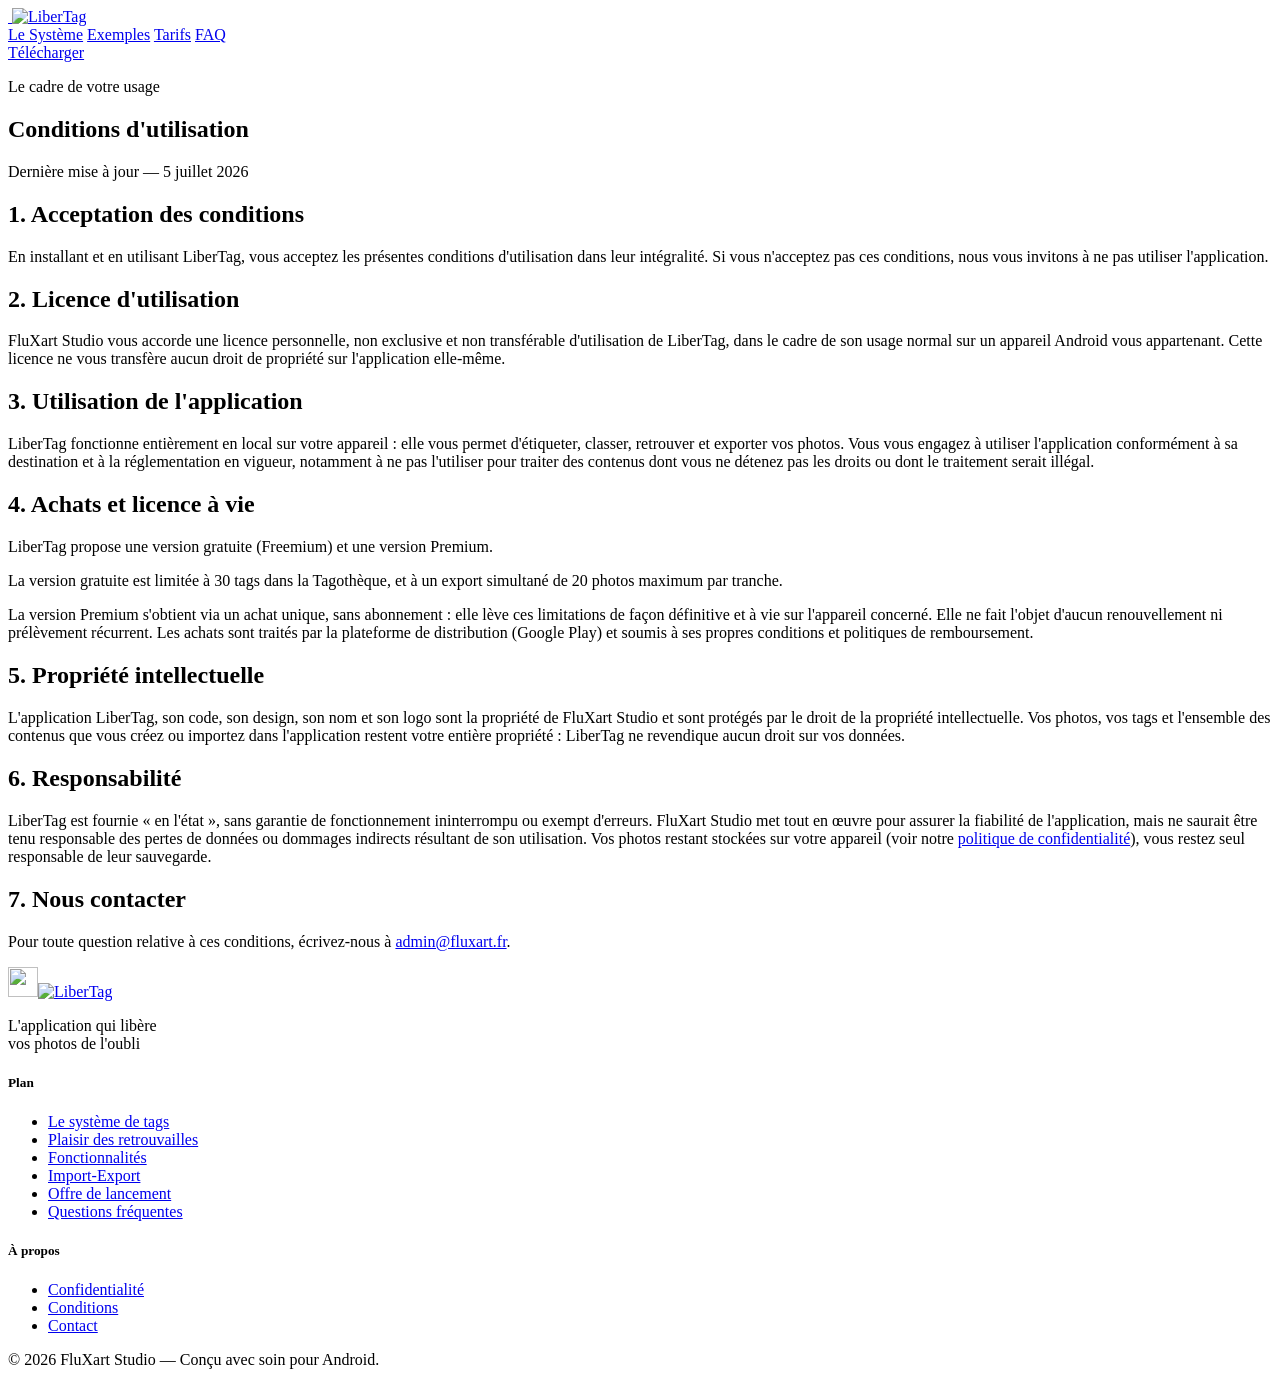
==== Conditions.html @ ac6215eb "Remplit les conditions d'utilisation et aligne le footer Complète les 6 sections (acceptation, licen" ====
<!doctype html>
<html lang="fr">
<head>
<meta charset="utf-8" />
<meta name="viewport" content="width=device-width, initial-scale=1" />
<title>LiberTag — Conditions d'utilisation</title>
<meta name="description" content="Conditions d'utilisation de LiberTag." />
<link rel="preconnect" href="https://fonts.googleapis.com" />
<link rel="preconnect" href="https://fonts.gstatic.com" crossorigin />
<link href="https://fonts.googleapis.com/css2?family=Comfortaa:wght@400;500;600;700&family=Quicksand:wght@400;500;600;700&family=Spectral:ital,wght@0,400;0,500;0,600;1,400;1,500&display=swap" rel="stylesheet" />
<link rel="stylesheet" href="site.css" />
</head>
<body>

<!-- ============================ NAV ============================ -->
<header class="nav scrolled" id="nav">
  <div class="wrap">
    <a href="index.html" class="logo-lockup" aria-label="LiberTag">
      <img class="mark" src="assets/app-icon.png" alt="" />
      <img class="wordmark-img" src="assets/wordmark-light.png" alt="LiberTag" />
    </a>
    <nav class="nav-links">
      <a href="index.html#tags">Le Système</a>
      <a href="index.html#features">Exemples</a>
      <a href="index.html#pricing">Tarifs</a>
      <a href="index.html#faq">FAQ</a>
    </nav>
    <div class="nav-actions">
      <a href="index.html#download" class="btn btn-gold nav-cta">Télécharger</a>
    </div>
  </div>
</header>

<main>
<section class="legal">
  <div class="wrap">
    <p class="eyebrow">Le cadre de votre usage</p>
    <h1>Conditions d'utilisation</h1>
    <p class="updated">Dernière mise à jour — 5 juillet 2026</p>

    <div class="legal-body">
      <h2>1. Acceptation des conditions</h2>
      <p>En installant et en utilisant LiberTag, vous acceptez les présentes conditions d'utilisation dans leur intégralité. Si vous n'acceptez pas ces conditions, nous vous invitons à ne pas utiliser l'application.</p>

      <h2>2. Licence d'utilisation</h2>
      <p>FluXart Studio vous accorde une licence personnelle, non exclusive et non transférable d'utilisation de LiberTag, dans le cadre de son usage normal sur un appareil Android vous appartenant. Cette licence ne vous transfère aucun droit de propriété sur l'application elle-même.</p>

      <h2>3. Utilisation de l'application</h2>
      <p>LiberTag fonctionne entièrement en local sur votre appareil : elle vous permet d'étiqueter, classer, retrouver et exporter vos photos. Vous vous engagez à utiliser l'application conformément à sa destination et à la réglementation en vigueur, notamment à ne pas l'utiliser pour traiter des contenus dont vous ne détenez pas les droits ou dont le traitement serait illégal.</p>

      <h2>4. Achats et licence à vie</h2>
      <p>LiberTag propose une version gratuite (Freemium) et une version Premium.</p>
      <p>La version gratuite est limitée à 30 tags dans la Tagothèque, et à un export simultané de 20 photos maximum par tranche.</p>
      <p>La version Premium s'obtient via un achat unique, sans abonnement : elle lève ces limitations de façon définitive et à vie sur l'appareil concerné. Elle ne fait l'objet d'aucun renouvellement ni prélèvement récurrent. Les achats sont traités par la plateforme de distribution (Google Play) et soumis à ses propres conditions et politiques de remboursement.</p>

      <h2>5. Propriété intellectuelle</h2>
      <p>L'application LiberTag, son code, son design, son nom et son logo sont la propriété de FluXart Studio et sont protégés par le droit de la propriété intellectuelle. Vos photos, vos tags et l'ensemble des contenus que vous créez ou importez dans l'application restent votre entière propriété : LiberTag ne revendique aucun droit sur vos données.</p>

      <h2>6. Responsabilité</h2>
      <p>LiberTag est fournie « en l'état », sans garantie de fonctionnement ininterrompu ou exempt d'erreurs. FluXart Studio met tout en œuvre pour assurer la fiabilité de l'application, mais ne saurait être tenu responsable des pertes de données ou dommages indirects résultant de son utilisation. Vos photos restant stockées sur votre appareil (voir notre <a href="Confidentialite.html">politique de confidentialité</a>), vous restez seul responsable de leur sauvegarde.</p>

      <h2>7. Nous contacter</h2>
      <p>Pour toute question relative à ces conditions, écrivez-nous à <a href="mailto:admin@fluxart.fr">admin@fluxart.fr</a>.</p>
    </div>
  </div>
</section>
</main>

<!-- ============================ FOOTER ============================ -->
<footer class="footer">
  <div class="wrap f-top">
    <div class="f-brand">
      <a href="index.html" class="logo-lockup"><img class="mark" style="width:30px;height:30px" src="assets/app-icon.png" alt="" /><img class="wordmark-img" src="assets/wordmark-light.png" alt="LiberTag" /></a>
      <p data-i18n-html="foot_tagline">L'application qui libère<br />vos photos de l'oubli</p>
    </div>
    <div class="f-col f-col-plan">
      <h5 data-i18n="foot_plan">Plan</h5>
      <ul class="f-plan-grid">
        <li><a href="index.html#tags" data-i18n="tagsys_eyebrow">Le système de tags</a></li>
        <li><a href="index.html#features" data-i18n="feat_eyebrow">Plaisir des retrouvailles</a></li>
        <li><a href="index.html#services" data-i18n="nav_features">Fonctionnalités</a></li>
        <li><a href="index.html#import-export" data-i18n="nav_import">Import-Export</a></li>
        <li><a href="index.html#pricing" data-i18n="price_eyebrow">Offre de lancement</a></li>
        <li><a href="index.html#faq" data-i18n="faq_eyebrow">Questions fréquentes</a></li>
      </ul>
    </div>
    <div class="f-col f-col-about">
      <h5 data-i18n="foot_company">À propos</h5>
      <ul>
        <li><a href="Confidentialite.html" data-i18n="foot_privacy">Confidentialité</a></li>
        <li><a href="Conditions.html" data-i18n="foot_terms">Conditions</a></li>
        <li><a href="mailto:admin@fluxart.fr" data-i18n="foot_contact">Contact</a></li>
      </ul>
    </div>
  </div>
  </div>
  <div class="wrap">
    <div class="f-bottom">
      <span data-i18n-html="foot_copy">© 2026 FluXart Studio — Conçu avec soin pour Android.</span>
    </div>
  </div>
</footer>

</body>
</html>
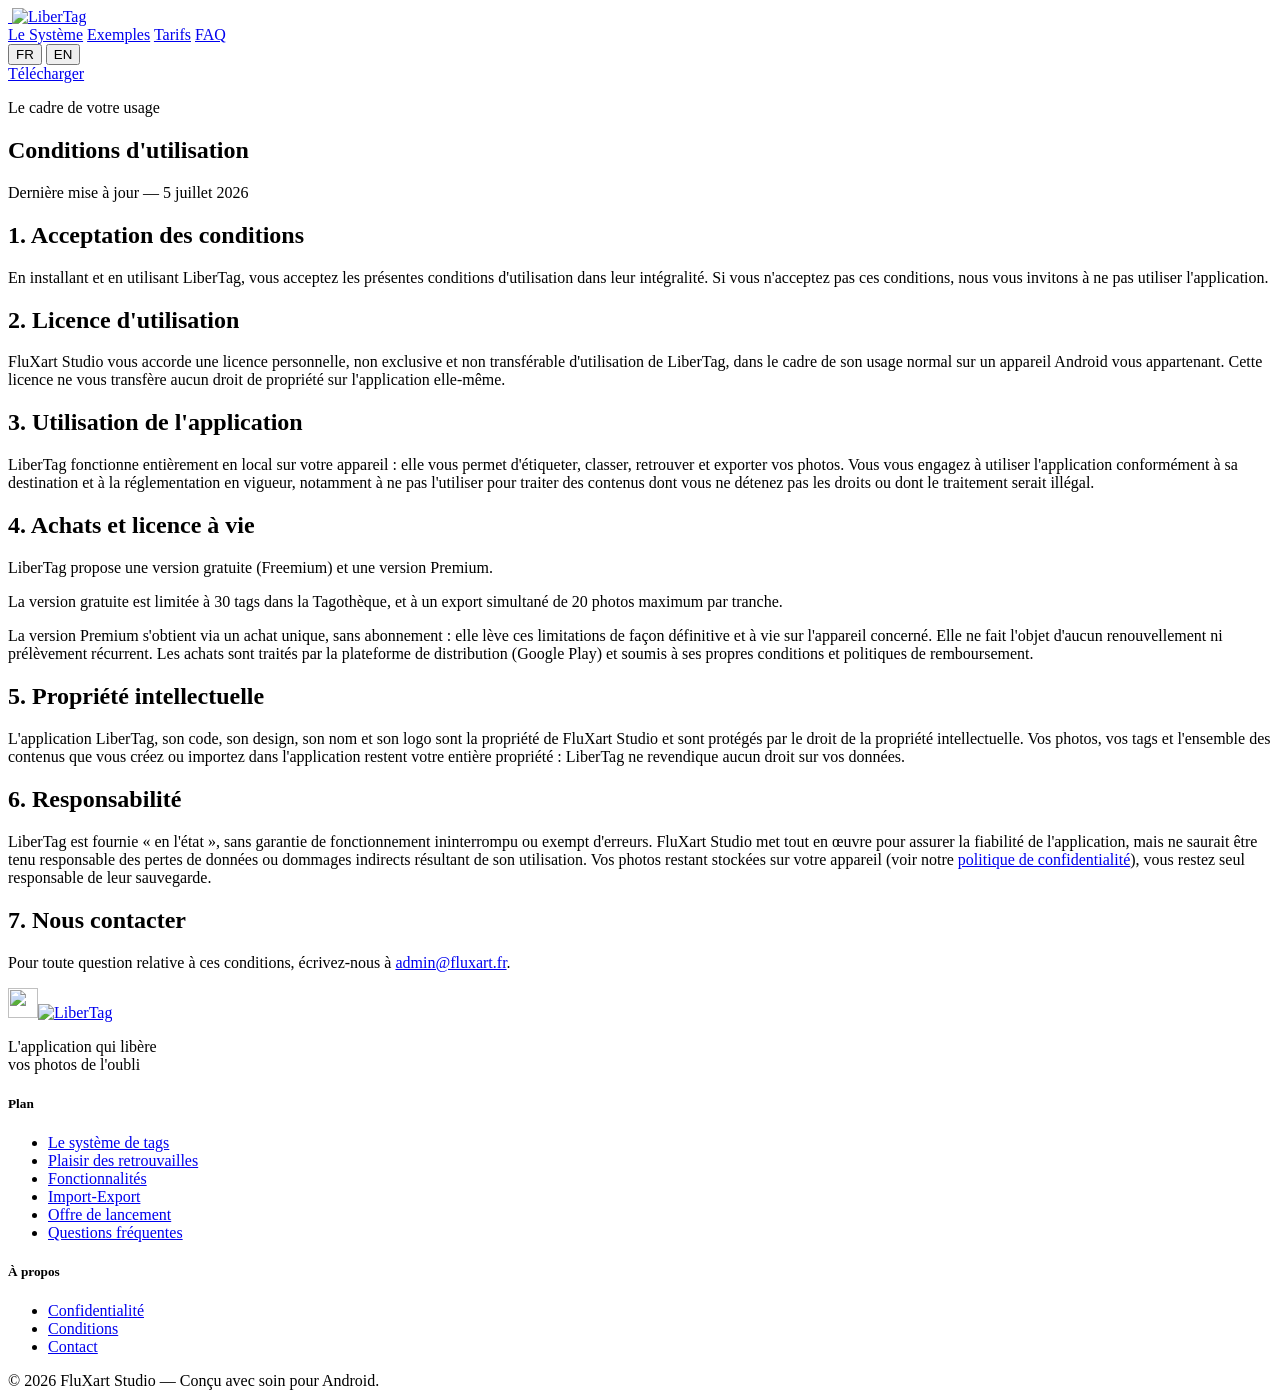
==== commit 2cec33b4: "Traduction EN : section albums classiques + pages Confidentialité et Conditions Co-Authored-By: Clau" ====
--- a/Conditions.html
+++ b/Conditions.html
@@ -3,7 +3,7 @@
 <head>
 <meta charset="utf-8" />
 <meta name="viewport" content="width=device-width, initial-scale=1" />
-<title>LiberTag — Conditions d'utilisation</title>
+<title data-i18n="terms_doc_title">LiberTag — Conditions d'utilisation</title>
 <meta name="description" content="Conditions d'utilisation de LiberTag." />
 <link rel="preconnect" href="https://fonts.googleapis.com" />
 <link rel="preconnect" href="https://fonts.gstatic.com" crossorigin />
@@ -20,13 +20,17 @@
       <img class="wordmark-img" src="assets/wordmark-light.png" alt="LiberTag" />
     </a>
     <nav class="nav-links">
-      <a href="index.html#tags">Le Système</a>
-      <a href="index.html#features">Exemples</a>
-      <a href="index.html#pricing">Tarifs</a>
-      <a href="index.html#faq">FAQ</a>
+      <a href="index.html#tags" data-i18n="nav_system">Le Système</a>
+      <a href="index.html#features" data-i18n="nav_example">Exemples</a>
+      <a href="index.html#pricing" data-i18n="nav_pricing">Tarifs</a>
+      <a href="index.html#faq" data-i18n="nav_faq">FAQ</a>
     </nav>
     <div class="nav-actions">
-      <a href="index.html#download" class="btn btn-gold nav-cta">Télécharger</a>
+      <div class="lang-toggle" role="group" aria-label="Langue">
+        <button data-lang="fr" class="on">FR</button>
+        <button data-lang="en">EN</button>
+      </div>
+      <a href="index.html#download" class="btn btn-gold nav-cta" data-i18n="nav_cta">Télécharger</a>
     </div>
   </div>
 </header>
@@ -34,33 +38,33 @@
 <main>
 <section class="legal">
   <div class="wrap">
-    <p class="eyebrow">Le cadre de votre usage</p>
-    <h1>Conditions d'utilisation</h1>
-    <p class="updated">Dernière mise à jour — 5 juillet 2026</p>
+    <p class="eyebrow" data-i18n="terms_eyebrow">Le cadre de votre usage</p>
+    <h1 data-i18n="terms_title">Conditions d'utilisation</h1>
+    <p class="updated" data-i18n="terms_updated">Dernière mise à jour — 5 juillet 2026</p>
 
     <div class="legal-body">
-      <h2>1. Acceptation des conditions</h2>
-      <p>En installant et en utilisant LiberTag, vous acceptez les présentes conditions d'utilisation dans leur intégralité. Si vous n'acceptez pas ces conditions, nous vous invitons à ne pas utiliser l'application.</p>
+      <h2 data-i18n="terms_h1">1. Acceptation des conditions</h2>
+      <p data-i18n-html="terms_p1">En installant et en utilisant LiberTag, vous acceptez les présentes conditions d'utilisation dans leur intégralité. Si vous n'acceptez pas ces conditions, nous vous invitons à ne pas utiliser l'application.</p>
 
-      <h2>2. Licence d'utilisation</h2>
-      <p>FluXart Studio vous accorde une licence personnelle, non exclusive et non transférable d'utilisation de LiberTag, dans le cadre de son usage normal sur un appareil Android vous appartenant. Cette licence ne vous transfère aucun droit de propriété sur l'application elle-même.</p>
+      <h2 data-i18n="terms_h2">2. Licence d'utilisation</h2>
+      <p data-i18n-html="terms_p2">FluXart Studio vous accorde une licence personnelle, non exclusive et non transférable d'utilisation de LiberTag, dans le cadre de son usage normal sur un appareil Android vous appartenant. Cette licence ne vous transfère aucun droit de propriété sur l'application elle-même.</p>
 
-      <h2>3. Utilisation de l'application</h2>
-      <p>LiberTag fonctionne entièrement en local sur votre appareil : elle vous permet d'étiqueter, classer, retrouver et exporter vos photos. Vous vous engagez à utiliser l'application conformément à sa destination et à la réglementation en vigueur, notamment à ne pas l'utiliser pour traiter des contenus dont vous ne détenez pas les droits ou dont le traitement serait illégal.</p>
+      <h2 data-i18n="terms_h3">3. Utilisation de l'application</h2>
+      <p data-i18n-html="terms_p3">LiberTag fonctionne entièrement en local sur votre appareil : elle vous permet d'étiqueter, classer, retrouver et exporter vos photos. Vous vous engagez à utiliser l'application conformément à sa destination et à la réglementation en vigueur, notamment à ne pas l'utiliser pour traiter des contenus dont vous ne détenez pas les droits ou dont le traitement serait illégal.</p>
 
-      <h2>4. Achats et licence à vie</h2>
-      <p>LiberTag propose une version gratuite (Freemium) et une version Premium.</p>
-      <p>La version gratuite est limitée à 30 tags dans la Tagothèque, et à un export simultané de 20 photos maximum par tranche.</p>
-      <p>La version Premium s'obtient via un achat unique, sans abonnement : elle lève ces limitations de façon définitive et à vie sur l'appareil concerné. Elle ne fait l'objet d'aucun renouvellement ni prélèvement récurrent. Les achats sont traités par la plateforme de distribution (Google Play) et soumis à ses propres conditions et politiques de remboursement.</p>
+      <h2 data-i18n="terms_h4">4. Achats et licence à vie</h2>
+      <p data-i18n-html="terms_p4a">LiberTag propose une version gratuite (Freemium) et une version Premium.</p>
+      <p data-i18n-html="terms_p4b">La version gratuite est limitée à 30 tags dans la Tagothèque, et à un export simultané de 20 photos maximum par tranche.</p>
+      <p data-i18n-html="terms_p4c">La version Premium s'obtient via un achat unique, sans abonnement : elle lève ces limitations de façon définitive et à vie sur l'appareil concerné. Elle ne fait l'objet d'aucun renouvellement ni prélèvement récurrent. Les achats sont traités par la plateforme de distribution (Google Play) et soumis à ses propres conditions et politiques de remboursement.</p>
 
-      <h2>5. Propriété intellectuelle</h2>
-      <p>L'application LiberTag, son code, son design, son nom et son logo sont la propriété de FluXart Studio et sont protégés par le droit de la propriété intellectuelle. Vos photos, vos tags et l'ensemble des contenus que vous créez ou importez dans l'application restent votre entière propriété : LiberTag ne revendique aucun droit sur vos données.</p>
+      <h2 data-i18n="terms_h5">5. Propriété intellectuelle</h2>
+      <p data-i18n-html="terms_p5">L'application LiberTag, son code, son design, son nom et son logo sont la propriété de FluXart Studio et sont protégés par le droit de la propriété intellectuelle. Vos photos, vos tags et l'ensemble des contenus que vous créez ou importez dans l'application restent votre entière propriété : LiberTag ne revendique aucun droit sur vos données.</p>
 
-      <h2>6. Responsabilité</h2>
-      <p>LiberTag est fournie « en l'état », sans garantie de fonctionnement ininterrompu ou exempt d'erreurs. FluXart Studio met tout en œuvre pour assurer la fiabilité de l'application, mais ne saurait être tenu responsable des pertes de données ou dommages indirects résultant de son utilisation. Vos photos restant stockées sur votre appareil (voir notre <a href="Confidentialite.html">politique de confidentialité</a>), vous restez seul responsable de leur sauvegarde.</p>
+      <h2 data-i18n="terms_h6">6. Responsabilité</h2>
+      <p data-i18n-html="terms_p6">LiberTag est fournie « en l'état », sans garantie de fonctionnement ininterrompu ou exempt d'erreurs. FluXart Studio met tout en œuvre pour assurer la fiabilité de l'application, mais ne saurait être tenu responsable des pertes de données ou dommages indirects résultant de son utilisation. Vos photos restant stockées sur votre appareil (voir notre <a href="Confidentialite.html">politique de confidentialité</a>), vous restez seul responsable de leur sauvegarde.</p>
 
-      <h2>7. Nous contacter</h2>
-      <p>Pour toute question relative à ces conditions, écrivez-nous à <a href="mailto:admin@fluxart.fr">admin@fluxart.fr</a>.</p>
+      <h2 data-i18n="terms_h7">7. Nous contacter</h2>
+      <p data-i18n-html="terms_p7">Pour toute question relative à ces conditions, écrivez-nous à <a href="mailto:admin@fluxart.fr">admin@fluxart.fr</a>.</p>
     </div>
   </div>
 </section>
@@ -101,5 +105,6 @@
   </div>
 </footer>
 
+<script src="site.js"></script>
 </body>
 </html>
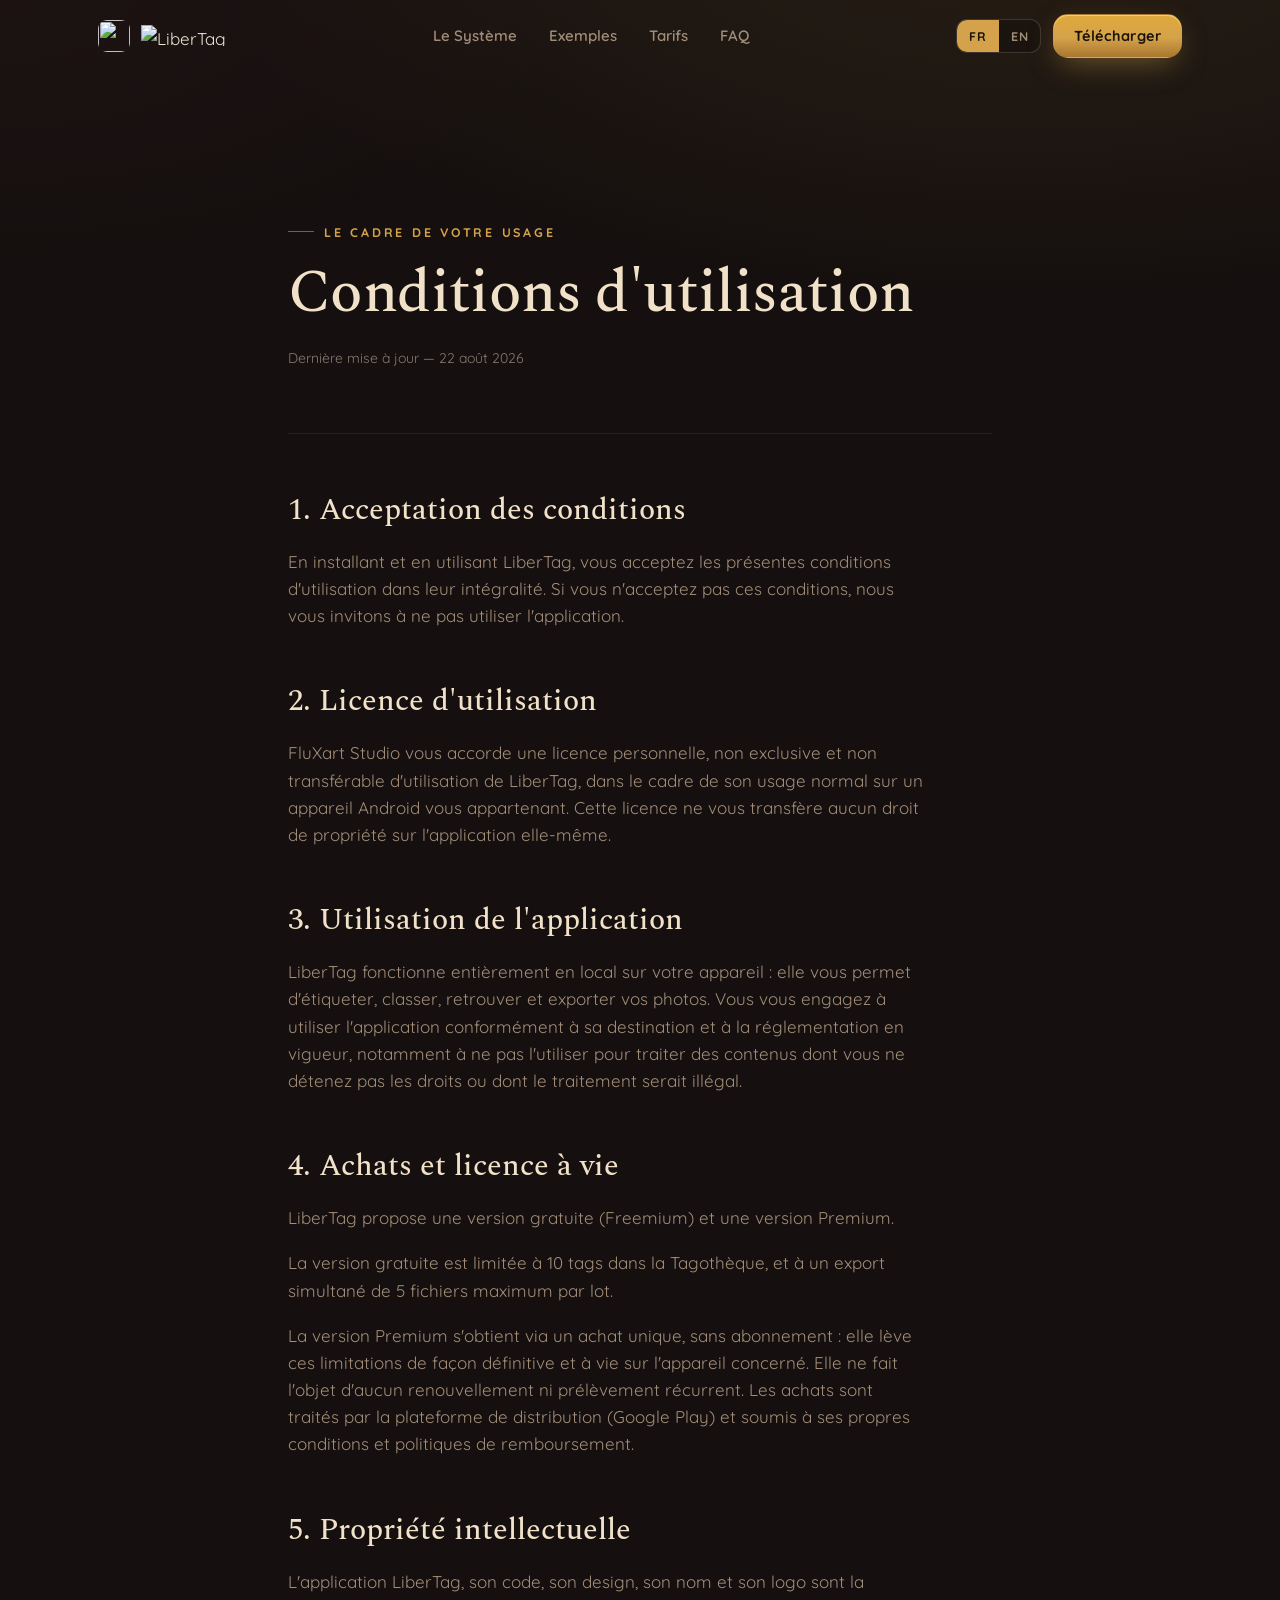
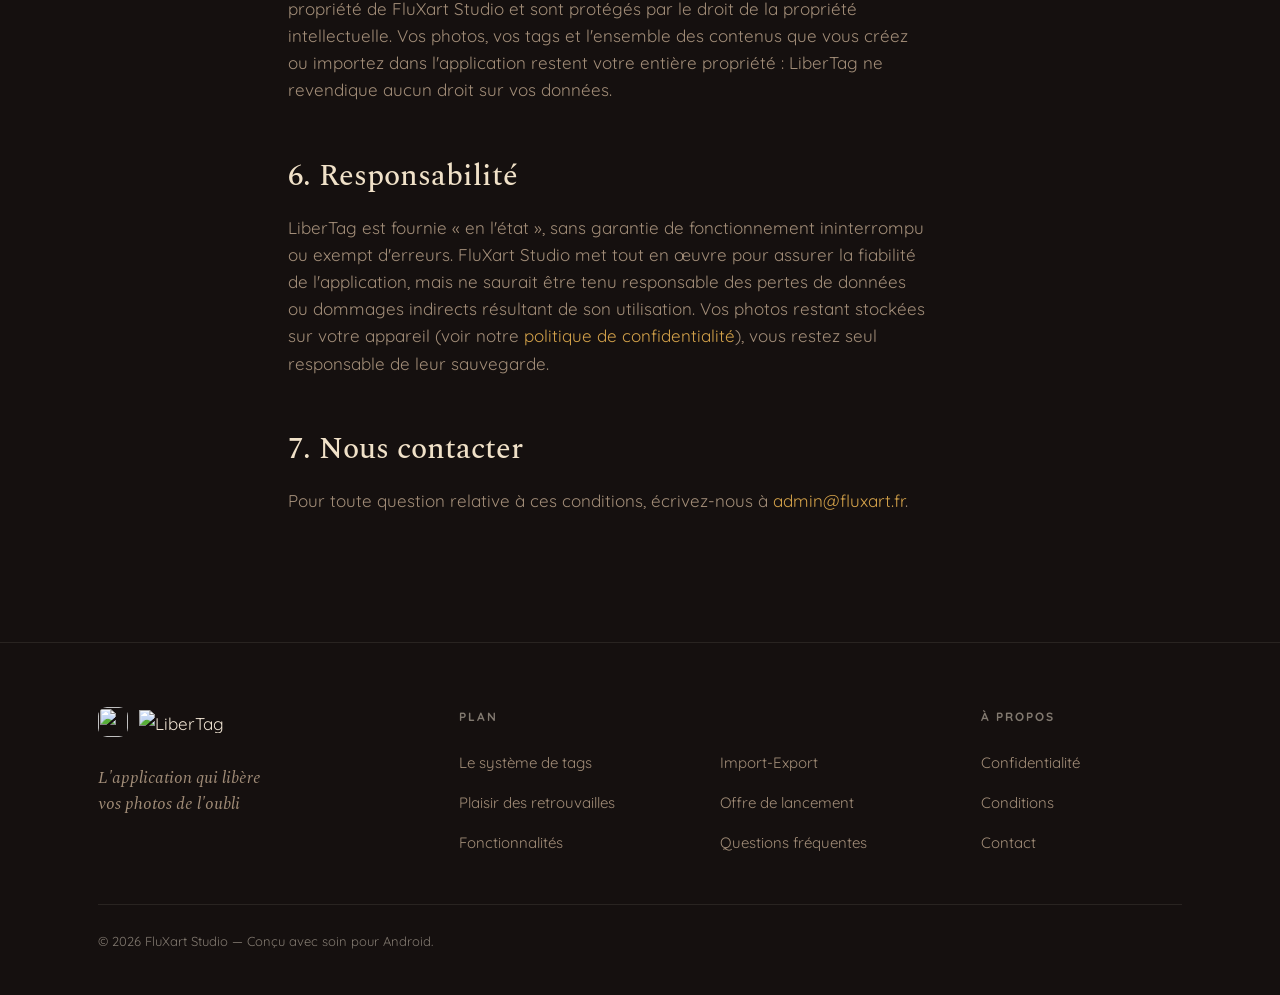
==== commit db073ccc: "Site web : 3+3 pastilles sur mobile, tap pour déplier, titre 04 vidéo, prix 5,49 € Co-Authored-By: C" ====
--- a/Conditions.html
+++ b/Conditions.html
@@ -40,7 +40,7 @@
   <div class="wrap">
     <p class="eyebrow" data-i18n="terms_eyebrow">Le cadre de votre usage</p>
     <h1 data-i18n="terms_title">Conditions d'utilisation</h1>
-    <p class="updated" data-i18n="terms_updated">Dernière mise à jour — 5 juillet 2026</p>
+    <p class="updated" data-i18n="terms_updated">Dernière mise à jour — 22 août 2026</p>
 
     <div class="legal-body">
       <h2 data-i18n="terms_h1">1. Acceptation des conditions</h2>
@@ -54,7 +54,7 @@
 
       <h2 data-i18n="terms_h4">4. Achats et licence à vie</h2>
       <p data-i18n-html="terms_p4a">LiberTag propose une version gratuite (Freemium) et une version Premium.</p>
-      <p data-i18n-html="terms_p4b">La version gratuite est limitée à 30 tags dans la Tagothèque, et à un export simultané de 20 photos maximum par tranche.</p>
+      <p data-i18n-html="terms_p4b">La version gratuite est limitée à 10 tags dans la Tagothèque, et à un export simultané de 5 fichiers maximum par lot.</p>
       <p data-i18n-html="terms_p4c">La version Premium s'obtient via un achat unique, sans abonnement : elle lève ces limitations de façon définitive et à vie sur l'appareil concerné. Elle ne fait l'objet d'aucun renouvellement ni prélèvement récurrent. Les achats sont traités par la plateforme de distribution (Google Play) et soumis à ses propres conditions et politiques de remboursement.</p>
 
       <h2 data-i18n="terms_h5">5. Propriété intellectuelle</h2>
--- a/site.css
+++ b/site.css
@@ -0,0 +1,2632 @@
+/* ===========================================================
+   LiberTag — site vitrine · feuille de style
+   Palette « Velours » · Spectral / Comfortaa / Quicksand
+   =========================================================== */
+:root {
+    /* Velours palette */
+    --velours: #15100F;
+    --velours-2: #19120F;
+    --surface: #1C1512;
+    --raise: #241B18;
+    --or: #D4A24A;
+    --or-chaud: #E0A93C;
+    --or-deep: #A9772E;
+    --or-dark: #7C5620;
+    --creme: #F0E1C8;
+    --ink: #EFE3D2;
+    --muted: #A28D78;
+    --faint: rgba(239, 227, 210, .5);
+    --line: rgba(239, 227, 210, .09);
+    --line-strong: rgba(239, 227, 210, .16);
+    --or-soft: rgba(212, 162, 74, .12);
+    --or-line: rgba(212, 162, 74, .42);
+
+    /* category colors */
+    --personne: #E0AAAA;
+    --lieu: #AEC0D2;
+    --even: #BFAEDA;
+    --theme: #C9A78C;
+    --divers: #A89E94;
+
+    /* accent (tweakable) */
+    --accent: var(--or);
+    --accent-chaud: var(--or-chaud);
+    --accent-deep: var(--or-deep);
+    --accent-soft: var(--or-soft);
+    --accent-line: var(--or-line);
+    --accent-ink: #1C1409;
+
+    /* type */
+    --serif: 'Spectral', Georgia, serif;
+    --wm: 'Comfortaa', system-ui, sans-serif;
+    --ui: 'Quicksand', system-ui, sans-serif;
+
+    /* layout */
+    --max: 1180px;
+    --gutter: clamp(20px, 5vw, 48px);
+    --radius: 20px;
+    --nav-h: 72px;
+}
+
+* {
+    box-sizing: border-box;
+}
+
+html {
+    scroll-behavior: smooth;
+    -webkit-text-size-adjust: 100%;
+}
+
+body {
+    margin: 0;
+    background: var(--velours);
+    color: var(--ink);
+    font-family: var(--ui);
+    font-size: 17px;
+    line-height: 1.6;
+    -webkit-font-smoothing: antialiased;
+    text-rendering: optimizeLegibility;
+    overflow-x: hidden;
+}
+
+/* deep velvet vignette / grain feel on the whole page */
+body::before {
+    content: "";
+    position: fixed;
+    inset: 0;
+    pointer-events: none;
+    z-index: 0;
+    background: radial-gradient(120% 80% at 80% -10%, rgba(212, 162, 74, .10), transparent 55%),
+    radial-gradient(90% 60% at 0% 0%, rgba(162, 62, 85, .06), transparent 50%);
+}
+
+img {
+    max-width: 100%;
+    display: block;
+}
+
+a {
+    color: inherit;
+    text-decoration: none;
+}
+
+button {
+    font-family: inherit;
+    cursor: pointer;
+}
+
+.wrap {
+    width: 100%;
+    max-width: var(--max);
+    margin: 0 auto;
+    padding: 0 var(--gutter);
+}
+
+section {
+    position: relative;
+    z-index: 1;
+}
+
+/* ----------------------------------------------------------- type */
+h1,
+h2,
+h3 {
+    margin: 0;
+    font-weight: 500;
+}
+
+.serif {
+    font-family: var(--serif);
+}
+
+.eyebrow {
+    font-family: var(--ui);
+    font-weight: 700;
+    font-size: 12.5px;
+    letter-spacing: .22em;
+    text-transform: uppercase;
+    color: var(--accent);
+    display: inline-flex;
+    align-items: center;
+    gap: 10px;
+    margin: 0 0 22px;
+}
+
+.eyebrow::before {
+    content: "";
+    width: 26px;
+    height: 1px;
+    background: var(--accent);
+    opacity: .55;
+}
+
+.eyebrow.center::before {
+    display: none;
+}
+
+.display {
+    font-family: var(--serif);
+    font-weight: 500;
+    font-size: clamp(40px, 7vw, 78px);
+    line-height: 1.02;
+    letter-spacing: -.01em;
+    color: var(--creme);
+    text-wrap: balance;
+}
+
+.display em {
+    font-style: italic;
+    color: var(--accent);
+}
+
+.section-title {
+    font-family: var(--serif);
+    font-weight: 500;
+    font-size: clamp(30px, 4.4vw, 50px);
+    line-height: 1.08;
+    letter-spacing: -.01em;
+    color: var(--creme);
+    text-wrap: balance;
+}
+
+.lead {
+    font-size: clamp(17px, 2vw, 20px);
+    line-height: 1.65;
+    color: var(--muted);
+    max-width: 56ch;
+}
+
+.section-head {
+    max-width: 720px;
+    margin: 0 auto;
+    text-align: center;
+}
+
+.section-head .lead {
+    margin: 18px auto 0;
+}
+
+/* ----------------------------------------------------------- wordmark / logo */
+.wordmark {
+    font-family: var(--wm);
+    font-weight: 700;
+    letter-spacing: -.01em;
+    line-height: 1;
+    white-space: nowrap;
+    color: var(--creme);
+}
+
+.wordmark .tag {
+    color: var(--accent);
+}
+
+.logo-lockup {
+    display: inline-flex;
+    align-items: center;
+    gap: 11px;
+}
+
+.logo-lockup .mark {
+    width: 38px;
+    height: 38px;
+    flex: none;
+    border-radius: 9px;
+}
+
+.logo-lockup .wordmark {
+    font-size: 25px;
+}
+
+.logo-lockup .wordmark-img {
+    height: 25px;
+    width: auto;
+    flex: none;
+}
+
+/* ----------------------------------------------------------- buttons */
+.btn {
+    display: inline-flex;
+    align-items: center;
+    justify-content: center;
+    gap: 10px;
+    height: 54px;
+    padding: 0 26px;
+    border-radius: 15px;
+    border: 1px solid transparent;
+    font-family: var(--ui);
+    font-weight: 700;
+    font-size: 16px;
+    letter-spacing: .01em;
+    transition: transform .16s ease, box-shadow .2s ease, background .2s ease, border-color .2s;
+}
+
+.btn:active {
+    transform: translateY(1px) scale(.99);
+}
+
+.btn-gold {
+    background: linear-gradient(180deg, var(--accent-chaud), var(--accent) 55%, var(--accent-deep));
+    color: var(--accent-ink);
+    box-shadow: 0 10px 30px -8px rgba(212, 162, 74, .5), inset 0 1px 0 rgba(255, 240, 200, .5);
+}
+
+.btn-gold:hover {
+    box-shadow: 0 14px 38px -8px rgba(212, 162, 74, .65), inset 0 1px 0 rgba(255, 240, 200, .6);
+    transform: translateY(-2px);
+}
+
+.btn-ghost {
+    background: transparent;
+    color: var(--ink);
+    border-color: var(--line-strong);
+}
+
+.btn-ghost:hover {
+    border-color: var(--accent-line);
+    color: var(--creme);
+    background: rgba(239, 227, 210, .03);
+}
+
+/* Google Play badge */
+.play-badge {
+    display: inline-flex;
+    align-items: center;
+    gap: 13px;
+    height: 58px;
+    padding: 0 24px 0 20px;
+    border-radius: 15px;
+    background: linear-gradient(180deg, #221a16, #15100f);
+    border: 1px solid var(--line-strong);
+    color: var(--ink);
+    transition: border-color .2s, transform .16s, box-shadow .2s;
+}
+
+.play-badge:hover {
+    border-color: var(--accent-line);
+    transform: translateY(-2px);
+    box-shadow: 0 16px 40px -16px rgba(0,0,0,.6);
+}
+
+.play-badge .glyph {
+    width: 26px;
+    height: 28px;
+    flex: none;
+}
+
+.play-badge .pb-text {
+    display: flex;
+    flex-direction: column;
+    line-height: 1.15;
+    text-align: left;
+}
+
+.play-badge .pb-small {
+    font-size: 11px;
+    letter-spacing: .14em;
+    text-transform: uppercase;
+    color: var(--muted);
+    font-weight: 600;
+    white-space: nowrap;
+}
+
+.play-badge .pb-big {
+    font-family: var(--wm);
+    font-size: 19px;
+    font-weight: 600;
+    color: var(--creme);
+    white-space: nowrap;
+}
+
+/* ----------------------------------------------------------- NAV */
+.nav {
+    position: sticky;
+    top: 0;
+    z-index: 60;
+    height: var(--nav-h);
+    display: flex;
+    align-items: center;
+    transition: background .3s, border-color .3s, backdrop-filter .3s;
+    border-bottom: 1px solid transparent;
+}
+
+.nav.scrolled {
+    background: rgba(18, 13, 11, .82);
+    backdrop-filter: blur(16px) saturate(1.2);
+    border-bottom-color: var(--line);
+}
+
+.nav .wrap {
+    display: flex;
+    align-items: center;
+    gap: 28px;
+}
+
+.nav .logo-lockup .mark {
+    width: 32px;
+    height: 32px;
+}
+
+.nav .logo-lockup .wordmark {
+    font-size: 21px;
+}
+
+.nav .logo-lockup .wordmark-img {
+    height: 21px;
+}
+
+.nav-links {
+    display: flex;
+    align-items: center;
+    gap: 4px;
+    margin-left: auto;
+}
+
+.nav-links a {
+    padding: 9px 14px;
+    border-radius: 10px;
+    font-size: 15px;
+    font-weight: 600;
+    color: var(--muted);
+    transition: color .18s, background .18s;
+}
+
+.nav-links a:hover {
+    color: var(--creme);
+    background: rgba(239, 227, 210, .04);
+}
+
+.nav-actions {
+    display: flex;
+    align-items: center;
+    gap: 12px;
+    margin-left: auto;
+}
+
+.lang-toggle {
+    display: inline-flex;
+    align-items: center;
+    border: 1px solid var(--line-strong);
+    border-radius: 11px;
+    overflow: hidden;
+    background: rgba(0,0,0,.2);
+}
+
+.lang-toggle button {
+    border: none;
+    background: transparent;
+    color: var(--muted);
+    font-weight: 700;
+    font-size: 12.5px;
+    letter-spacing: .06em;
+    padding: 8px 12px;
+    transition: color .18s, background .18s;
+}
+
+.lang-toggle button.on {
+    background: var(--accent);
+    color: var(--accent-ink);
+}
+
+.nav-cta {
+    height: 44px;
+    padding: 0 20px;
+    font-size: 14.5px;
+}
+
+.burger {
+    display: none;
+    width: 44px;
+    height: 44px;
+    border: 1px solid var(--line-strong);
+    border-radius: 11px;
+    background: transparent;
+    color: var(--ink);
+}
+
+.burger svg {
+    margin: auto;
+}
+
+/* mobile menu */
+.mobile-menu {
+    position: fixed;
+    inset: var(--nav-h) 0 0;
+    z-index: 55;
+    background: rgba(15, 11, 10, .97);
+    backdrop-filter: blur(14px);
+    display: none;
+    flex-direction: column;
+    padding: 24px var(--gutter) 40px;
+    gap: 6px;
+}
+
+.mobile-menu.open {
+    display: flex;
+}
+
+.mobile-menu a {
+    font-family: var(--serif);
+    font-size: 26px;
+    color: var(--creme);
+    padding: 14px 0;
+    border-bottom: 1px solid var(--line);
+}
+
+.mobile-menu .mm-cta {
+    margin-top: 24px;
+}
+
+/* ----------------------------------------------------------- HERO */
+.hero {
+    padding: clamp(48px, 9vw, 110px) 0 120px;
+    overflow: hidden;
+}
+
+.hero .wrap {
+    display: grid;
+    grid-template-columns: 1.05fr .95fr;
+    gap: clamp(36px, 6vw, 80px);
+    align-items: center;
+}
+
+.hero-copy {
+    max-width: 620px;
+}
+
+.hero .display {
+    margin-bottom: 24px;
+}
+
+.hero .lead {
+    margin-bottom: 36px;
+}
+
+.hero-actions {
+    display: flex;
+    flex-wrap: wrap;
+    gap: 14px;
+    align-items: center;
+}
+
+/* hero · compatible-with logo strip */
+.compat {
+    margin-bottom: 17px;
+}
+
+.compat-label {
+    font-size: 11px;
+    letter-spacing: .18em;
+    text-transform: uppercase;
+    color: var(--faint);
+    font-weight: 700;
+    margin: 0 0 18px;
+    text-align: left;
+}
+
+@media (max-width:998px) {
+    .compat-label {
+        text-align: center;
+    }
+}
+
+.compat-rows {
+    display: flex;
+    flex-direction: column;
+    gap: 13px;
+    align-items: flex-start;
+}
+
+@media (max-width:998px) {
+    .compat-rows {
+        align-items: center;
+    }
+}
+
+.compat-row {
+    display: flex;
+    gap: 8px;
+    justify-content: flex-start;
+    align-items: flex-start;
+}
+
+.compat-item {
+    display: flex;
+    flex-direction: column;
+    align-items: center;
+    gap: 8px;
+    width: 56px;
+}
+
+.compat-logo {
+    width: 46px;
+    height: 46px;
+    border-radius: 50%;
+    overflow: hidden;
+    display: flex;
+    align-items: center;
+    justify-content: center;
+    background: rgba(244, 236, 223, .9);
+    border: 2.5px solid var(--accent);
+    box-shadow: 0 6px 18px -10px rgba(0, 0, 0, .55);
+}
+
+.compat-logo img {
+    width: 100%;
+    height: 100%;
+    object-fit: cover;
+    display: block;
+}
+
+.compat-logo.mk img {
+    width: 88%;
+    height: 88%;
+    object-fit: contain;
+}
+
+.compat-cap {
+    font-size: 10.5px;
+    line-height: 1.2;
+    color: var(--muted);
+    text-align: center;
+    font-weight: 600;
+}
+
+.hero-note {
+    margin-top: 22px;
+    font-size: 14px;
+    color: var(--faint);
+    display: flex;
+    align-items: center;
+    gap: 9px;
+}
+
+.hero-note .stars {
+    color: var(--accent);
+    letter-spacing: 2px;
+}
+
+.hero-visual {
+    position: relative;
+    display: flex;
+    justify-content: center;
+    align-items: center;
+}
+
+.hero-glow {
+    position: absolute;
+    width: 120%;
+    height: 120%;
+    background: radial-gradient(50% 50% at 50% 45%, rgba(212, 162, 74, .22), transparent 70%);
+    filter: blur(20px);
+    z-index: 0;
+}
+
+.hero-visual .phone {
+    position: relative;
+    z-index: 2;
+}
+
+.hero-stage {
+    position: relative;
+    width: max-content;
+    margin-inline: auto;
+}
+
+.hero-stage .phone {
+    width: 320px;
+}
+
+/* floating per-photo tag hierarchies around hero phone */
+.float-cluster {
+    position: absolute;
+    z-index: 3;
+    display: flex;
+    pointer-events: none;
+    transform: translateY(-50%);
+    will-change: translate;
+    animation: floaty 7s ease-in-out infinite;
+}
+
+/* a single tag box */
+.tnode {
+    position: relative;
+    display: inline-flex;
+    align-items: center;
+    gap: 5px;
+    white-space: nowrap;
+    padding: 3.5px 8px;
+    border-radius: 7px;
+    font-family: var(--ui);
+    font-weight: 600;
+    font-size: 10.5px;
+    letter-spacing: .005em;
+    color: var(--ink);
+    background: rgba(22, 17, 16, .9);
+    border: 1px solid var(--line-strong);
+    box-shadow: 0 8px 20px -12px rgba(0, 0, 0, .85);
+}
+
+.tnode .dot {
+    width: 6px;
+    height: 6px;
+    border-radius: 50%;
+    flex: none;
+    background: var(--dotc, var(--accent));
+    box-shadow: 0 0 0 2.5px color-mix(in srgb, var(--dotc, var(--accent)) 22%, transparent);
+}
+
+/* independent tags (point médian) — capsules enclosed in one stadium */
+.tag-group {
+    display: inline-flex;
+    align-items: center;
+    gap: 5px;
+    padding: 5px;
+    border-radius: 999px;
+    background: rgba(22, 17, 16, .52);
+    border: 1px solid var(--line-strong);
+    box-shadow: 0 12px 30px -18px rgba(0, 0, 0, .9);
+    -webkit-backdrop-filter: blur(8px);
+    backdrop-filter: blur(8px);
+}
+
+.tag-group {
+    background: rgba(22, 17, 16, .82);
+}
+
+.tag-group .tnode {
+    border-radius: 999px;
+    box-shadow: none;
+    background: rgba(239, 227, 210, .06);
+}
+
+/* vertical stack of independent tags — chips keep the standard tnode look */
+.tag-group.stack {
+    flex-direction: column;
+    align-items: stretch;
+    gap: 5px;
+    padding: 0;
+    background: none;
+    border: none;
+    box-shadow: none;
+    -webkit-backdrop-filter: none;
+    backdrop-filter: none;
+}
+
+.tag-group.stack .tnode {
+    justify-content: flex-start;
+    border-radius: 7px;
+    background: rgba(22, 17, 16, .9);
+    box-shadow: 0 8px 20px -12px rgba(0, 0, 0, .85);
+}
+
+/* star-rating chip */
+.tnode.rating {
+    gap: 3px;
+    padding: 4px 9px;
+}
+
+.tnode .st {
+    width: 11px;
+    height: 11px;
+    flex: none;
+    color: rgba(239, 227, 210, .22);
+}
+
+.tnode .st.on {
+    color: var(--accent);
+}
+
+/* parenté (trait d'union) — staircase tree with golden elbow links */
+.ftree {
+    display: inline-flex;
+    flex-direction: column;
+    align-items: flex-start;
+    gap: 9px;
+}
+
+.ftree .tnode.lvl1 {
+    margin-left: 18px;
+}
+
+.ftree .tnode.lvl2 {
+    margin-left: 36px;
+}
+
+.ftree .tnode.lvl1::before,
+.ftree .tnode.lvl2::before {
+    content: "";
+    position: absolute;
+    left: -14px;
+    top: -13px;
+    bottom: 50%;
+    width: 13px;
+    border-left: 1.7px solid var(--accent);
+    border-bottom: 1.7px solid var(--accent);
+    border-bottom-left-radius: 7px;
+}
+
+/* fine dotted leader linking each set to the edge of its photo */
+.float-cluster::after {
+    content: "";
+    position: absolute;
+    top: 50%;
+    width: 43px;
+    border-top: 1.5px dotted color-mix(in srgb, var(--accent) 58%, transparent);
+}
+
+.fc1::after,
+.fc3::after,
+.fc5::after {
+    left: 100%;
+}
+
+.fc2::after,
+.fc4::after,
+.fc6::after {
+    right: 100%;
+}
+
+/* each set sits centred on its photo row */
+.fc1,
+.fc3,
+.fc5 {
+    align-items: flex-start;
+}
+
+.fc1 {
+    top: 33.6%;
+    right: calc(100% + 20px);
+}
+
+.fc3 {
+    top: 54%;
+    right: calc(100% + 20px);
+}
+
+.fc5 {
+    top: 74.5%;
+    right: calc(100% + 20px);
+}
+
+.fc2 {
+    top: 33.6%;
+    left: calc(100% + 20px);
+}
+
+.fc4 {
+    top: 54%;
+    left: calc(100% + 20px);
+}
+
+.fc6 {
+    top: 74.5%;
+    left: calc(100% + 20px);
+}
+
+.fc2,
+.fc4 {
+    animation-duration: 6.4s;
+}
+
+.fc1 {
+    animation-delay: 0s;
+}
+
+.fc2 {
+    animation-delay: 1.3s;
+}
+
+.fc3 {
+    animation-delay: 2.4s;
+}
+
+.fc4 {
+    animation-delay: .7s;
+}
+
+.fc5 {
+    animation-delay: 1.9s;
+}
+
+.fc6 {
+    animation-delay: 3.1s;
+}
+
+@keyframes floaty {
+    0%,
+    100% {
+        translate: 0 0;
+    }
+
+    50% {
+        translate: 0 -9px;
+    }
+}
+
+@media (prefers-reduced-motion: reduce) {
+    .float-cluster {
+        animation: none;
+    }
+}
+
+/* hero layout variants (tweakable) */
+/* split layout: stretch copy column to phone height and pin the compat+badge block to the bottom */
+.hero:not(.hero-centered) .wrap {
+    align-items: stretch;
+}
+
+.hero:not(.hero-centered) .hero-copy {
+    display: flex;
+    flex-direction: column;
+    justify-content: center;
+}
+
+.hero:not(.hero-centered) .compat {
+    margin-top: auto;
+}
+
+.hero.hero-centered .wrap {
+    grid-template-columns: 1fr;
+    text-align: center;
+}
+
+.hero.hero-centered .hero-copy {
+    max-width: 680px;
+    margin: 0 auto;
+}
+
+.hero.hero-centered .hero-copy .lead {
+    margin-left: auto;
+    margin-right: auto;
+}
+
+.hero.hero-centered .hero-actions,
+.hero.hero-centered .compat-logos,
+.hero.hero-centered .hero-note {
+    justify-content: center;
+}
+
+.hero.hero-centered .eyebrow {
+    justify-content: center;
+}
+
+.hero.hero-centered .eyebrow::before {
+    display: none;
+}
+
+.hero.hero-centered .hero-visual {
+    margin-top: 40px;
+}
+
+.pgrid.cols4 {
+    grid-template-columns: repeat(4, 1fr);
+    gap: 4px;
+}
+
+/* ----------------------------------------------------------- PHONE MOCKUP */
+.phone {
+    width: clamp(260px, 80%, 320px);
+    aspect-ratio: 320 / 660;
+    border-radius: 40px;
+    background: #2b2320;
+    padding: 9px;
+    box-shadow: 0 50px 90px -30px rgba(0, 0, 0, .8), 0 8px 22px rgba(0,0,0,.4);
+    flex: none;
+}
+
+.phone-screen {
+    width: 100%;
+    height: 100%;
+    border-radius: 32px;
+    overflow: hidden;
+    background: var(--velours);
+    display: flex;
+    flex-direction: column;
+    position: relative;
+}
+
+.status-bar {
+    display: flex;
+    align-items: center;
+    justify-content: space-between;
+    padding: 12px 20px 6px;
+    font-size: 12.5px;
+    font-weight: 600;
+    color: var(--ink);
+    flex: none;
+}
+
+.status-bar .dots {
+    display: inline-flex;
+    gap: 5px;
+    align-items: center;
+    opacity: .85;
+}
+
+.status-bar .dots i {
+    width: 6px;
+    height: 6px;
+    border-radius: 50%;
+    background: var(--ink);
+    display: inline-block;
+}
+
+/* app header inside phone */
+.app-head {
+    padding: 8px 18px 12px;
+    flex: none;
+}
+
+.app-head .ah-top {
+    display: flex;
+    align-items: center;
+    justify-content: space-between;
+    color: var(--muted);
+    margin-bottom: 12px;
+}
+
+.app-head .ah-icons {
+    display: flex;
+    gap: 14px;
+    align-items: center;
+}
+
+.app-head .micro {
+    font-size: 9.5px;
+    letter-spacing: .18em;
+    text-transform: uppercase;
+    color: var(--faint);
+    font-weight: 700;
+    display: flex;
+    align-items: center;
+    gap: 6px;
+    margin-bottom: 4px;
+}
+
+.app-head h4 {
+    font-family: var(--serif);
+    font-weight: 500;
+    font-size: 26px;
+    color: var(--creme);
+    margin: 0;
+    line-height: 1;
+}
+
+.seg {
+    display: flex;
+    gap: 4px;
+    padding: 4px;
+    background: rgba(0,0,0,.3);
+    border: 1px solid var(--line);
+    border-radius: 13px;
+    margin: 12px 18px 0;
+}
+
+.seg span {
+    flex: 1;
+    text-align: center;
+    font-size: 12.5px;
+    font-weight: 600;
+    color: var(--muted);
+    padding: 8px 0;
+    border-radius: 9px;
+}
+
+.seg span.on {
+    background: var(--accent);
+    color: var(--accent-ink);
+    box-shadow: 0 2px 10px rgba(212,162,74,.35);
+}
+
+/* photo grid inside phone */
+.pgrid {
+    display: grid;
+    grid-template-columns: repeat(3, 1fr);
+    gap: 5px;
+    padding: 12px 14px 0;
+    overflow: hidden;
+}
+
+.pgrid.cols2 {
+    grid-template-columns: repeat(2, 1fr);
+    gap: 8px;
+}
+
+.pgrid .tile {
+    aspect-ratio: 1;
+    border-radius: 5px;
+    box-shadow: inset 0 0 0 1px rgba(0,0,0,.2);
+    position: relative;
+}
+
+.pgrid .tile.star::after {
+    content: "★";
+    position: absolute;
+    top: 4px;
+    right: 5px;
+    font-size: 10px;
+    color: var(--or-chaud);
+}
+
+.pgrid .tile.framed {
+    border: 4px solid #ece4d3;
+    border-bottom-width: 11px;
+    border-radius: 3px;
+}
+
+/* hero · LiberTag Photothèque screen */
+.lt-screen {
+    display: flex;
+    flex-direction: column;
+}
+
+.lt-toolbar {
+    display: flex;
+    align-items: center;
+    justify-content: space-between;
+    padding: 10px 14px 6px;
+    color: var(--muted);
+    flex: none;
+}
+
+.lt-tb-grp {
+    display: flex;
+    align-items: center;
+    gap: 9px;
+    background: rgba(239, 227, 210, .05);
+    border: 1px solid var(--line);
+    border-radius: 13px;
+    padding: 7px 11px;
+}
+
+.lt-tb-sep {
+    width: 1px;
+    height: 15px;
+    background: var(--line-strong);
+    flex: none;
+}
+
+.lt-tb-tog {
+    width: 25px;
+    height: 25px;
+    border-radius: 8px;
+    background: rgba(239, 227, 210, .12);
+    display: flex;
+    align-items: center;
+    justify-content: center;
+    color: var(--creme);
+}
+
+.lt-tb-count {
+    display: inline-flex;
+    align-items: center;
+    gap: 4px;
+    font-size: 13px;
+    font-weight: 700;
+    color: var(--creme);
+}
+
+.lt-head {
+    display: flex;
+    align-items: center;
+    justify-content: space-between;
+    gap: 10px;
+    padding: 6px 16px 12px;
+    flex: none;
+}
+
+.lt-title {
+    font-family: var(--serif);
+    font-weight: 500;
+    font-size: 27px;
+    color: var(--creme);
+    margin: 0;
+    line-height: 1;
+}
+
+.lt-galeries {
+    display: inline-flex;
+    align-items: center;
+    gap: 6px;
+    font-size: 13px;
+    font-weight: 600;
+    color: var(--accent);
+    border: 1px solid var(--accent-line);
+    border-radius: 999px;
+    padding: 7px 13px;
+    white-space: nowrap;
+}
+
+.lt-count {
+    display: inline-flex;
+    align-items: center;
+    gap: 6px;
+    font-size: 15px;
+    font-weight: 600;
+    color: var(--creme);
+    white-space: nowrap;
+}
+
+.lt-count svg {
+    opacity: .85;
+}
+
+.lt-grid {
+    display: grid;
+    grid-template-columns: 1fr 1fr;
+    gap: 9px;
+    padding: 0 14px;
+    overflow: hidden;
+    align-content: start;
+}
+
+.lt-photo {
+    position: relative;
+    aspect-ratio: 1 / 0.95;
+    border-radius: 8px;
+    background: #EBE2D0;
+    padding: 7px;
+    box-shadow: 0 6px 16px -8px rgba(0, 0, 0, .7);
+}
+
+.lt-photo .ph {
+    width: 100%;
+    height: 100%;
+    border-radius: 3px;
+    box-shadow: inset 0 0 0 1px rgba(0, 0, 0, .18);
+    background-size: cover;
+    background-position: center;
+}
+
+/* repère « c'est une vidéo » sur une vignette du hero.
+   Le flou porte sur la photo DERRIÈRE le disque, jamais sur le triangle :
+   un pictogramme flouté ne se lit plus. */
+.lt-vid {
+    position: absolute;
+    top: 50%;
+    left: 50%;
+    transform: translate(-50%, -50%);
+    width: 38%;
+    aspect-ratio: 1;
+    border-radius: 50%;
+    display: grid;
+    place-items: center;
+    background: rgba(212, 162, 74, .85);
+    -webkit-backdrop-filter: blur(4px);
+    backdrop-filter: blur(4px);
+    box-shadow: inset 0 0 0 1px rgba(246, 238, 223, .3), 0 4px 12px -4px rgba(0, 0, 0, .5);
+    pointer-events: none;
+    z-index: 2;
+}
+
+.lt-vid svg {
+    width: 62%;
+    height: 62%;
+    color: var(--accent-ink);
+}
+
+.lt-photo .corner {
+    position: absolute;
+    top: 0;
+    right: 0;
+    width: 24px;
+    height: 24px;
+    background: #9a5cf6;
+    clip-path: polygon(100% 0, 0 0, 100% 100%);
+    border-top-right-radius: 8px;
+}
+
+.lt-tabbar {
+    margin-top: auto;
+    display: flex;
+    align-items: center;
+    justify-content: space-between;
+    gap: 2px;
+    margin: 12px 12px;
+    padding: 9px 8px;
+    background: rgba(239, 227, 210, .04);
+    border: 1px solid var(--line);
+    border-radius: 18px;
+    flex: none;
+}
+
+.lt-tab {
+    display: flex;
+    flex-direction: column;
+    align-items: center;
+    gap: 4px;
+    flex: 1;
+    font-size: 10px;
+    font-weight: 600;
+    color: var(--muted);
+}
+
+.lt-tab svg {
+    width: 20px;
+    height: 20px;
+}
+
+.lt-tab.search {
+    justify-content: center;
+}
+
+.lt-tab.search .ico {
+    width: 40px;
+    height: 40px;
+    border-radius: 50%;
+    background: var(--accent);
+    color: var(--accent-ink);
+    display: flex;
+    align-items: center;
+    justify-content: center;
+}
+
+/* ----------------------------------------------------------- generic section spacing */
+.band {
+    padding: clamp(64px, 10vw, 130px) 0 120px;
+}
+
+/* section rhythm — strictly within the velvet / gold charter.
+   A subtly lifted velvet panel alternates with the base velvet; every seam
+   between two dark sections is marked by a crisp gold-fading hairline.
+   Clean separation, no festival of hues. */
+.band-panel {
+    background: linear-gradient(180deg, #20180F 0%, #1A130E 100%);
+}
+
+.band-seam::after {
+    content: "";
+    position: absolute;
+    top: 0;
+    left: 0;
+    right: 0;
+    height: 2px;
+    background: linear-gradient(90deg, transparent, rgba(212, 162, 74, .9) 24%, rgba(246, 213, 138, 1) 50%, rgba(212, 162, 74, .9) 76%, transparent);
+    box-shadow: 0 0 14px -2px rgba(244, 206, 120, .5);
+    z-index: 3;
+}
+
+/* on the cream panel a bright gold line washes out — use a deeper engraved gold */
+.band-cream.band-seam::after {
+    background: linear-gradient(90deg, transparent, rgba(169, 119, 46, .92) 26%, rgba(201, 148, 62, 1) 50%, rgba(169, 119, 46, .92) 74%, transparent);
+    box-shadow: 0 0 12px -3px rgba(169, 119, 46, .45);
+}
+
+.band-cream {
+    background: var(--creme);
+    color: #2A2017;
+}
+
+.band-cream .section-title {
+    color: #241A12;
+}
+
+.band-cream .section-title em {
+    font-style: italic;
+    color: var(--or-deep);
+}
+
+.band-cream .lead {
+    color: #6a5742;
+}
+
+.band-cream .lead em {
+    font-style: italic;
+    color: var(--or-deep);
+}
+
+.band-cream .eyebrow {
+    color: var(--or-deep);
+}
+
+.band-cream .eyebrow::before {
+    background: var(--or-deep);
+}
+
+/* ----------------------------------------------------------- DEMO / showcase */
+.showcase {
+    display: grid;
+    grid-template-columns: repeat(3, 1fr);
+    gap: clamp(20px, 3vw, 36px);
+    margin-top: 60px;
+    align-items: end;
+}
+
+.showcase .demo {
+    display: flex;
+    flex-direction: column;
+    align-items: center;
+    gap: 22px;
+}
+
+.showcase .demo:nth-child(2) {
+    transform: translateY(-28px);
+}
+
+.showcase .demo .phone {
+    width: 100%;
+    max-width: 300px;
+}
+
+.showcase .caption {
+    text-align: center;
+    max-width: 30ch;
+}
+
+.showcase .caption h3 {
+    font-family: var(--serif);
+    font-size: 22px;
+    color: var(--creme);
+    margin-bottom: 6px;
+}
+
+.showcase .caption p {
+    font-size: 14.5px;
+    color: var(--muted);
+    margin: 0;
+}
+
+/* ----------------------------------------------------------- FEATURES */
+/* Scène d'attribution de tags · carousel-manège (coverflow) */
+.tagscene {
+    margin-top: clamp(40px, 6vw, 72px);
+    display: flex;
+    justify-content: center;
+}
+
+.ts-stage {
+    position: relative;
+    width: 100%;
+    height: clamp(360px, 46vw, 520px);
+    perspective: 1600px;
+}
+
+.ts-glow {
+    position: absolute;
+    left: 50%;
+    top: 50%;
+    transform: translate(-50%, -48%);
+    width: 58%;
+    height: 82%;
+    background: radial-gradient(50% 50% at 50% 50%, rgba(212, 162, 74, .20), transparent 70%);
+    filter: blur(28px);
+    z-index: 0;
+    pointer-events: none;
+}
+
+.ts-shot {
+    position: absolute;
+    left: 50%;
+    top: 50%;
+    display: flex;
+    align-items: center;
+    justify-content: center;
+    transform: translate(-50%, -50%);
+    transform-style: preserve-3d;
+    opacity: 0;
+    transition: transform .85s cubic-bezier(.2, .7, .3, 1), filter .85s ease, opacity .7s ease;
+    will-change: transform, filter, opacity;
+}
+
+.ts-print {
+    background: linear-gradient(160deg, #F4E9D6, #E6D8BF);
+    padding: 12px 12px 26px;
+    border-radius: 4px;
+    box-shadow: 0 44px 72px -34px rgba(0, 0, 0, .85), 0 6px 18px rgba(0, 0, 0, .4), inset 0 0 0 1px rgba(255, 255, 255, .45);
+}
+
+.ts-print img {
+    display: block;
+    height: clamp(248px, 32vw, 376px);
+    width: auto;
+    max-width: 44vw;
+    border-radius: 2px;
+    box-shadow: inset 0 0 0 1px rgba(0, 0, 0, .22);
+}
+
+.ts-dots {
+    position: absolute;
+    left: 0;
+    right: 0;
+    bottom: -2px;
+    display: flex;
+    gap: 7px;
+    justify-content: center;
+    z-index: 30;
+}
+
+.ts-dots i {
+    width: 6px;
+    height: 6px;
+    border-radius: 50%;
+    background: rgba(239, 227, 210, .22);
+    transition: background .35s, width .35s, border-radius .35s;
+}
+
+.ts-dots i.on {
+    background: var(--accent);
+    width: 18px;
+    border-radius: 3px;
+}
+
+/* tags posés au-dessus de la photo — révélés une fois au centre, conservés jusqu'à la sortie à gauche */
+.ts-tags {
+    position: absolute;
+    left: 50%;
+    bottom: calc(100% + 14px);
+    transform: translateX(-50%);
+    display: flex;
+    flex-direction: row;
+    align-items: flex-end;
+    gap: 10px;
+    pointer-events: none;
+    white-space: nowrap;
+}
+
+.ts-tags .tnode {
+    font-size: 12.5px;
+    padding: 5px 10px;
+}
+
+.ts-tags .tnode .dot {
+    width: 7px;
+    height: 7px;
+}
+
+.ts-tags .ftree {
+    gap: 8px;
+}
+
+/* chaque tag apparaît l'un après l'autre en fade-blur */
+.ts-tags .t-step {
+    opacity: 0;
+    filter: blur(6px);
+    transform: translateY(7px);
+    transition: opacity .5s ease, filter .5s ease, transform .5s cubic-bezier(.2,.7,.3,1);
+}
+
+.ts-tags .ftree .tnode.lvl1::before {
+    opacity: 0;
+    transition: opacity .5s ease;
+}
+
+.ts-shot.tagged .ts-tags .t-step {
+    opacity: 1;
+    filter: blur(0);
+    transform: translateY(0);
+}
+
+.ts-shot.tagged .ts-tags .ftree .tnode.lvl1::before {
+    opacity: 1;
+}
+
+/* chaque tag (isolé ou parenté) surgit l'un après l'autre, dans l'ordre du DOM (--si = rang) */
+.ts-shot.tagged .ts-tags .t-step,
+.ts-shot.tagged .ts-tags .ftree .tnode.lvl1::before {
+    transition-delay: calc(var(--si, 0) * .42s);
+}
+
+.feature-grid {
+    display: grid;
+    grid-template-columns: repeat(3, 1fr);
+    gap: 18px;
+    margin-top: 60px;
+}
+
+.feature {
+    background: linear-gradient(180deg, var(--surface), var(--velours-2));
+    border: 1px solid var(--line);
+    border-radius: var(--radius);
+    padding: 30px 28px 32px;
+    transition: transform .2s, border-color .2s, box-shadow .2s;
+}
+
+.feature:hover {
+    transform: translateY(-4px);
+    border-color: var(--accent-line);
+    box-shadow: 0 24px 50px -28px rgba(0,0,0,.8);
+}
+
+.feature .ficon {
+    width: 52px;
+    height: 52px;
+    border-radius: 14px;
+    display: flex;
+    align-items: center;
+    justify-content: center;
+    margin-bottom: 20px;
+    background: var(--accent-soft);
+    color: var(--accent);
+    border: 1px solid var(--accent-line);
+}
+
+.feature h3 {
+    font-family: var(--serif);
+    font-weight: 500;
+    font-size: 22px;
+    color: var(--creme);
+    margin-bottom: 9px;
+}
+
+.feature p {
+    font-size: 15px;
+    color: var(--muted);
+    margin: 0;
+    line-height: 1.6;
+}
+
+.feature.span2 {
+    grid-column: span 2;
+    display: grid;
+    grid-template-columns: auto 1fr;
+    gap: 24px;
+    align-items: center;
+}
+
+.feature.span2 .ficon {
+    margin-bottom: 0;
+}
+
+/* ----------------------------------------------------------- TAG SYSTEM (cream) */
+.tagsys-grid {
+    display: grid;
+    grid-template-columns: 1.1fr 1fr;
+    gap: clamp(36px, 6vw, 72px);
+    align-items: center;
+    margin-top: 56px;
+}
+
+.cat-list {
+    display: flex;
+    flex-direction: column;
+    gap: 12px;
+}
+
+.cat-row {
+    display: flex;
+    align-items: center;
+    gap: 16px;
+    padding: 16px 18px;
+    background: #fff;
+    border: 1px solid rgba(40,30,20,.10);
+    border-radius: 16px;
+    box-shadow: 0 6px 18px -12px rgba(80,50,20,.4);
+}
+
+.cat-row .cic {
+    width: 46px;
+    height: 46px;
+    border-radius: 12px;
+    flex: none;
+    display: flex;
+    align-items: center;
+    justify-content: center;
+    color: #fff;
+}
+
+.cat-row .ctext {
+    flex: 1;
+    min-width: 0;
+}
+
+.cat-row .cname {
+    font-family: var(--serif);
+    font-size: 19px;
+    color: #241A12;
+    font-weight: 500;
+}
+
+.cat-row .cdesc {
+    display: block;
+    font-size: 13.5px;
+    color: #7a6750;
+}
+
+/* nested tag tree visual */
+.tag-tree {
+    background: var(--velours);
+    border-radius: 22px;
+    padding: 30px 28px;
+    box-shadow: 0 30px 60px -30px rgba(60,40,15,.6);
+    border: 1px solid rgba(0,0,0,.1);
+}
+
+.tag-tree .tt-head {
+    font-size: 11px;
+    letter-spacing: .18em;
+    text-transform: uppercase;
+    color: var(--faint);
+    font-weight: 700;
+    margin-bottom: 18px;
+}
+
+.tag-node {
+    display: flex;
+    align-items: center;
+    gap: 10px;
+    padding: 10px 14px;
+    border-radius: 11px;
+    font-weight: 600;
+    font-size: 15px;
+}
+
+.tag-node .nd {
+    width: 9px;
+    height: 9px;
+    border-radius: 50%;
+    flex: none;
+}
+
+.tag-children {
+    margin-left: 22px;
+    border-left: 1px solid var(--line-strong);
+    padding-left: 14px;
+    margin-top: 4px;
+    display: flex;
+    flex-direction: column;
+    gap: 3px;
+}
+
+.tag-pill {
+    display: inline-flex;
+    align-items: center;
+    gap: 7px;
+    padding: 7px 13px;
+    border-radius: 999px;
+    font-size: 13.5px;
+    font-weight: 600;
+}
+
+/* ----------------------------------------------------------- PRICING */
+.pricing-grid {
+    display: grid;
+    grid-template-columns: repeat(2, 1fr);
+    gap: 22px;
+    max-width: 820px;
+    margin: 56px auto 0;
+}
+
+.plan {
+    background: linear-gradient(180deg, var(--surface), var(--velours-2));
+    border: 1px solid var(--line);
+    border-radius: var(--radius);
+    padding: 34px 32px 36px;
+    display: flex;
+    flex-direction: column;
+}
+
+.plan.featured {
+    border-color: var(--accent-line);
+    box-shadow: 0 30px 70px -34px rgba(212,162,74,.4);
+    position: relative;
+}
+
+.plan .plan-flag {
+    position: absolute;
+    top: -13px;
+    left: 32px;
+    background: var(--accent);
+    color: var(--accent-ink);
+    font-size: 11px;
+    font-weight: 800;
+    letter-spacing: .12em;
+    text-transform: uppercase;
+    padding: 5px 12px;
+    border-radius: 999px;
+}
+
+.plan h3 {
+    font-family: var(--serif);
+    font-size: 25px;
+    color: var(--creme);
+    margin-bottom: 6px;
+}
+
+.plan .ptag {
+    font-size: 14.5px;
+    color: var(--muted);
+    margin-bottom: 22px;
+}
+
+.plan .price {
+    display: flex;
+    align-items: baseline;
+    gap: 6px;
+    margin-bottom: 26px;
+}
+
+.plan .price .amt {
+    font-family: var(--serif);
+    font-size: 46px;
+    color: var(--creme);
+    line-height: 1;
+}
+
+.plan .price .per {
+    font-size: 15px;
+    color: var(--muted);
+}
+
+.plan ul {
+    list-style: none;
+    margin: 0 0 28px;
+    padding: 0;
+    display: flex;
+    flex-direction: column;
+    gap: 13px;
+}
+
+.plan li {
+    display: flex;
+    gap: 11px;
+    font-size: 15px;
+    color: var(--ink);
+    align-items: flex-start;
+}
+
+.plan li svg {
+    flex: none;
+    margin-top: 3px;
+    color: var(--accent);
+}
+
+.plan li.off {
+    color: var(--faint);
+}
+
+.plan li.off svg {
+    color: var(--faint);
+}
+
+.plan .btn {
+    margin-top: auto;
+    width: 100%;
+}
+
+.pricing-cta {
+    display: flex;
+    justify-content: center;
+    margin-top: 40px;
+}
+
+.pricing-cta .btn {
+    min-width: 240px;
+}
+
+/* ----------------------------------------------------------- FAQ */
+.faq-list {
+    max-width: 760px;
+    margin: 50px auto 0;
+    display: flex;
+    flex-direction: column;
+    gap: 12px;
+}
+
+.faq-item {
+    border: 1px solid var(--line);
+    border-radius: 16px;
+    background: var(--surface);
+    overflow: hidden;
+    transition: border-color .2s;
+}
+
+.faq-item.open {
+    border-color: var(--accent-line);
+}
+
+.faq-q {
+    width: 100%;
+    display: flex;
+    align-items: center;
+    justify-content: space-between;
+    gap: 16px;
+    padding: 22px 24px;
+    background: transparent;
+    border: none;
+    text-align: left;
+    color: var(--creme);
+    font-family: var(--serif);
+    font-size: clamp(17px, 2.2vw, 20px);
+    font-weight: 500;
+}
+
+.faq-q .pm {
+    flex: none;
+    width: 26px;
+    height: 26px;
+    position: relative;
+    color: var(--accent);
+    transition: transform .25s;
+}
+
+.faq-item.open .faq-q .pm {
+    transform: rotate(45deg);
+}
+
+.faq-a {
+    max-height: 0;
+    overflow: hidden;
+    transition: max-height .3s ease;
+}
+
+.faq-a-inner {
+    padding: 0 24px 24px;
+    color: var(--muted);
+    font-size: 15.5px;
+    line-height: 1.65;
+}
+
+/* ----------------------------------------------------------- CTA band */
+.cta-band {
+    text-align: center;
+    padding: clamp(70px, 10vw, 130px) 0 120px;
+}
+
+.cta-band .mark-big {
+    width: 84px;
+    height: 84px;
+    margin: 0 auto 28px;
+}
+
+.cta-band .display {
+    margin-bottom: 20px;
+}
+
+.cta-band .cta-actions {
+    display: flex;
+    gap: 14px;
+    justify-content: center;
+    flex-wrap: wrap;
+    margin-top: 36px;
+}
+
+/* ----------------------------------------------------------- FOOTER */
+/* ----------------------------------------------------------- LEGAL PAGES */
+.legal {
+    padding: clamp(80px, 12vw, 140px) 0 clamp(60px, 9vw, 110px);
+}
+
+.legal .wrap {
+    max-width: 800px;
+}
+
+.legal .eyebrow {
+    margin-bottom: 20px;
+}
+
+.legal h1 {
+    font-family: var(--serif);
+    font-weight: 500;
+    font-size: clamp(36px, 6vw, 60px);
+    line-height: 1.05;
+    letter-spacing: -.01em;
+    color: var(--creme);
+}
+
+.legal .updated {
+    margin: 22px 0 0;
+    font-size: 14px;
+    color: var(--faint);
+}
+
+.legal .legal-body {
+    margin-top: clamp(44px, 6vw, 64px);
+    border-top: 1px solid var(--line);
+    padding-top: clamp(36px, 5vw, 52px);
+}
+
+.legal .legal-body h2 {
+    font-family: var(--serif);
+    font-weight: 500;
+    font-size: clamp(22px, 3vw, 30px);
+    color: var(--creme);
+    margin: 48px 0 14px;
+}
+
+.legal .legal-body h2:first-child {
+    margin-top: 0;
+}
+
+.legal .legal-body h3 {
+    font-family: var(--ui);
+    font-weight: 600;
+    font-size: 17px;
+    color: var(--ink);
+    margin: 30px 0 10px;
+}
+
+.legal .legal-body p {
+    color: var(--muted);
+    margin: 0 0 18px;
+    max-width: 64ch;
+}
+
+.legal .legal-body ul {
+    color: var(--muted);
+    margin: 0 0 18px;
+    padding-left: 22px;
+}
+
+.legal .legal-body li {
+    margin: 0 0 9px;
+}
+
+.legal .legal-body a {
+    color: var(--accent);
+}
+
+.legal .legal-body a:hover {
+    color: var(--creme);
+}
+
+.legal .placeholder {
+    border: 1px dashed var(--or-line);
+    border-radius: var(--radius);
+    background: var(--or-soft);
+    padding: 26px 28px;
+    color: var(--muted);
+    font-size: 15px;
+}
+
+.legal .placeholder strong {
+    color: var(--creme);
+    font-weight: 600;
+}
+
+.footer {
+    border-top: 1px solid var(--line);
+    padding: 64px 0 44px;
+}
+
+.footer .f-top {
+    display: grid;
+    grid-template-columns: 1.5fr 1fr 1fr 1fr;
+    column-gap: 60px;
+    align-items: start;
+}
+
+.footer .f-brand {
+    grid-column: 1;
+}
+
+.footer .f-col-plan {
+    grid-column: 2 / 4;
+}
+
+.footer .f-col-about {
+    grid-column: 4;
+}
+
+.footer .f-col-plan h5 {
+    text-align: left;
+}
+
+.footer .f-plan-grid {
+    display: grid;
+    grid-template-columns: 1fr 1fr;
+    grid-template-rows: repeat(3, auto);
+    grid-auto-flow: column;
+    column-gap: 60px;
+    row-gap: 13px;
+}
+
+.footer .f-brand .wordmark {
+    font-size: 23px;
+}
+
+.footer .f-brand .wordmark-img {
+    height: 23px;
+    width: auto;
+}
+
+.footer .f-brand p {
+    font-family: var(--serif);
+    font-style: italic;
+    font-size: 17px;
+    line-height: 1.5;
+    color: var(--muted);
+    margin: 22px 0 0;
+    max-width: 26ch;
+}
+
+.footer h5 {
+    font-size: 12px;
+    letter-spacing: .16em;
+    text-transform: uppercase;
+    color: var(--faint);
+    font-weight: 700;
+    margin: 0 0 22px;
+}
+
+.footer ul {
+    list-style: none;
+    margin: 0;
+    padding: 0;
+    display: flex;
+    flex-direction: column;
+    gap: 13px;
+}
+
+.footer ul a {
+    font-size: 15px;
+    color: var(--muted);
+    transition: color .16s;
+}
+
+.footer ul a:hover {
+    color: var(--creme);
+}
+
+.footer .f-bottom {
+    border-top: 1px solid var(--line);
+    margin-top: 48px;
+    padding-top: 26px;
+    display: flex;
+    justify-content: space-between;
+    align-items: center;
+    gap: 16px;
+    flex-wrap: wrap;
+}
+
+.footer .f-bottom span {
+    font-size: 13px;
+    color: var(--faint);
+}
+
+.footer .f-bottom span a {
+    color: var(--muted);
+    transition: color .16s;
+}
+
+.footer .f-bottom span a:hover {
+    color: var(--creme);
+}
+
+/* ----------------------------------------------------------- reveal animation */
+.reveal {
+    transition: opacity .7s cubic-bezier(.2,.7,.3,1), transform .7s cubic-bezier(.2,.7,.3,1);
+}
+
+html.js-reveal .reveal {
+    opacity: 0;
+    transform: translateY(26px);
+}
+
+html.js-reveal .reveal.in {
+    opacity: 1;
+    transform: none;
+}
+
+@media (prefers-reduced-motion: reduce) {
+    html.js-reveal .reveal {
+        opacity: 1;
+        transform: none;
+        transition: none;
+    }
+}
+
+/* ----------------------------------------------------------- RESPONSIVE */
+@media (max-width: 980px) {
+    .hero .wrap {
+        grid-template-columns: 1fr;
+        text-align: center;
+    }
+
+    .hero-copy {
+        max-width: 640px;
+        margin: 0 auto;
+    }
+
+    .hero .lead {
+        margin-left: auto;
+        margin-right: auto;
+    }
+
+    .hero-actions {
+        justify-content: center;
+    }
+
+    .hero-note {
+        justify-content: center;
+    }
+
+    .hero-visual {
+        margin-top: 30px;
+    }
+
+    .eyebrow {
+        justify-content: center;
+    }
+
+    .eyebrow::before {
+        display: none;
+    }
+
+    .feature-grid {
+        grid-template-columns: repeat(2, 1fr);
+    }
+
+    .feature.span2 {
+        grid-column: span 2;
+    }
+
+    .tagsys-grid {
+        grid-template-columns: 1fr;
+    }
+
+    .footer .f-top {
+        grid-template-columns: 1fr 1fr 1fr;
+        column-gap: 44px;
+        row-gap: 44px;
+    }
+
+    .footer .f-brand {
+        grid-column: 1 / -1;
+    }
+
+    .footer .f-col-plan {
+        grid-column: 1 / 3;
+    }
+
+    .footer .f-col-about {
+        grid-column: 3;
+    }
+
+    .footer .f-brand p {
+        max-width: 40ch;
+    }
+}
+
+@media (max-width:998px) {
+    .nav-links {
+        display: none;
+    }
+
+    .nav-cta {
+        display: none;
+    }
+
+    .burger {
+        display: flex;
+    }
+
+    .showcase {
+        grid-template-columns: 1fr;
+        gap: 50px;
+    }
+
+    .showcase .demo:nth-child(2) {
+        transform: none;
+    }
+
+    .showcase .demo .phone {
+        max-width: 280px;
+    }
+
+    .pricing-grid {
+        grid-template-columns: 1fr;
+    }
+
+    .br-lg {
+        display: none;
+    }
+}
+
+@media (max-width: 540px) {
+    body {
+        font-size: 16px;
+    }
+
+    .feature-grid {
+        grid-template-columns: 1fr;
+    }
+
+    .feature.span2 {
+        grid-column: auto;
+        grid-template-columns: 1fr;
+    }
+
+    .feature.span2 .ficon {
+        margin-bottom: 20px;
+    }
+
+    .footer .f-top {
+        grid-template-columns: 1fr;
+        row-gap: 34px;
+    }
+
+    .footer .f-brand,
+    .footer .f-col-plan,
+    .footer .f-col-about {
+        grid-column: 1;
+    }
+
+    .hero-actions .btn,
+    .hero-actions .play-badge {
+        width: 100%;
+    }
+}
+
+/* ---- « La limite des albums classiques » : sous 999px, empilement
+   question → illustration → réponse. Le conteneur .pbm-ask est dissous
+   (display: contents) pour que ses deux enfants deviennent des items
+   directs de la grille et que l'album s'intercale entre eux. ---- */
+@media (max-width: 998px) {
+    #probleme-albums .pbm-stage {
+        grid-template-columns: 1fr;
+    }
+
+    #probleme-albums .pbm-ask {
+        display: contents;
+    }
+
+    #probleme-albums .pbm-question {
+        order: -1;
+        margin-bottom: 0;
+    }
+
+    #probleme-albums .pbm-answer {
+        margin-top: 0;
+    }
+
+    #probleme-albums .pbm-link-arrow {
+        display: none;
+    }
+}
+
+/* ---- « Plaisir des retrouvailles » : sous 999px, les blocs positionnés au
+   pixel près (calibrés pour le grand écran) sont relâchés par site.js.
+   Ici on rétablit un empilement lisible :
+   titre 1 → carousel → titre 2 → tablette, tout centré. ---- */
+@media (max-width: 998px) {
+    #features > .wrap {
+        padding: 0 var(--gutter) !important;
+    }
+
+    #features .attr-flow {
+        margin: 48px 0 0 !important;
+        text-align: center !important;
+        min-height: 0 !important;
+        display: flex;
+        flex-direction: column;
+        align-items: center;
+    }
+
+    #features .attr-line,
+    #features .attr-line-handle {
+        display: none !important;
+    }
+
+    /* les deux cartes marron : dans le flux, jamais rognées */
+    #features .attr-title {
+        position: static !important;
+        margin: 0 auto !important;
+        max-width: min(92vw, 460px);
+        width: auto !important;
+        height: auto !important;
+        text-align: left;
+        align-self: center;
+    }
+
+    #features .attr-mid {
+        padding-left: 0 !important;
+        width: 100%;
+        display: flex;
+        flex-direction: column;
+        align-items: center;
+    }
+
+    #features .tagscene {
+        width: 100%;
+        margin: 24px 0 0 !important;
+    }
+
+    /* le manège : hauteur réduite, sans le décalage négatif du grand écran */
+    #features .ts-stage {
+        margin: 0 !important;
+        height: clamp(380px, 62vw, 520px) !important;
+    }
+
+    #features .ts-dots {
+        margin: 0 0 12px !important;
+    }
+
+    #features .cwf-demo {
+        width: 100% !important;
+        margin: 36px 0 0 !important;
+        min-height: 0 !important;
+        flex-direction: column;
+        align-items: center;
+        gap: 24px;
+    }
+
+    /* la tablette revient dans le flux, la carte marron passe EN DESSOUS */
+    #features .cwf-phone {
+        position: relative !important;
+        margin: 0 auto !important;
+        width: min(88vw, 380px) !important;
+        min-height: 0 !important;
+        order: 1;
+        overflow: visible;
+    }
+
+    #features .attr-t2 {
+        position: static !important;
+        order: 2;
+        top: auto !important;
+        left: auto !important;
+    }
+
+    /* l'étiquette « Noir & Blanc » reste collée en haut de la tablette */
+    #features .cwf-tag {
+        position: absolute !important;
+        left: 50% !important;
+        right: auto !important;
+        top: 0 !important;
+        margin: 0 !important;
+        transform: translate(-50%, -50%) !important;
+        z-index: 8;
+    }
+}
+
+/* ---- « Import-Export » : mêmes blocs positionnés au pixel près, relâchés
+   par site.js sous 999px. On rétablit l'empilement vertical naturel. ---- */
+@media (max-width: 998px) {
+    #import-export .section-head {
+        margin: 0 auto 48px !important;
+    }
+
+    #import-export .section-head .lead {
+        margin: 18px auto 0 !important;
+    }
+
+    #import-export .xmp-showcase {
+        grid-template-columns: 1fr;
+        min-height: 0 !important;
+    }
+
+    #import-export .xmp-mv-title,
+    #import-export .xmp-mv-sidecar,
+    #import-export .xmp-mv-embed,
+    #import-export .xmp-mv-bonus {
+        position: static !important;
+        width: auto !important;
+        left: auto !important;
+        top: auto !important;
+        margin: 0 !important;
+    }
+
+    /* écart IDENTIQUE (16px) entre les trois cartes Sidecar / Gravé / Bonus */
+    #import-export .xmp-modes {
+        gap: 16px;
+    }
+
+    #import-export .xmp-mv-title {
+        margin-bottom: 12px !important;
+    }
+
+    /* la carte Bonus est hors du conteneur des deux autres : on aligne
+       l'écart inter-cartes à 16px, et on garde un palier de 40px entre
+       le bloc « champs XMP » et l'ensemble des cartes */
+    #import-export .xmp-syn {
+        gap: 16px;
+    }
+
+    #import-export .xmp-syn > *:nth-child(2) {
+        margin-top: 24px !important;
+    }
+}
+
+/* ---- « Services compris » : sous 999px, on annule les décalages figés
+   (translate en pixels + rotation de l'éventail + hauteur fixe) hérités
+   du grand écran, et on empile pilier → éventail → index 02-06. ---- */
+@media (max-width: 998px) {
+    #services .fxr-main {
+        display: flex !important;
+        flex-direction: column;
+        align-items: center;
+        height: auto !important;
+        margin: 48px 0 0 !important;
+        gap: 60px;
+    }
+
+    #services .fx-pill,
+    #services .fxr-pillar-head,
+    #services .fan,
+    #services .fxr-index {
+        translate: none !important;
+        rotate: none !important;
+    }
+
+    /* pilier centré, aéré */
+    #services .fxr-hero {
+        order: 1;
+        width: 100%;
+        text-align: center;
+    }
+
+    #services .fxr-pillar-head {
+        max-width: 52ch;
+        margin: 18px auto 0;
+    }
+
+    #services .fxr-pillar-lead {
+        max-width: 44ch;
+        margin-left: auto;
+        margin-right: auto;
+    }
+
+    /* l'éventail : écartement normal, boîte ajustée à son contenu → vraiment centré */
+    #services .fan {
+        --phone-spread: 1;
+        --phone-scale: 1;
+        width: min(88vw, 480px);
+        margin: 40px auto 0;
+        height: clamp(360px, 52vw, 500px);
+    }
+
+    /* la liste 02-06 : pleine largeur, retour au texte aligné à gauche */
+    #services .fxr-index {
+        order: 2;
+        width: 100%;
+        text-align: left;
+    }
+}
+
+/* sous 600px l'éventail devient une bande déroulante : plus de hauteur imposée */
+@media (max-width: 600px) {
+    #services .fan {
+        height: auto;
+    }
+}
+
+/* ===========================================================
+   AUDIT RESPONSIVE (≤ 998px) — rythme vertical unifié,
+   fin des hauteurs/paddings figés en pixels, anti-chevauchements.
+   Règle d'or : écart section-head → contenu = 48px partout.
+   =========================================================== */
+@media (max-width: 998px) {
+    /* --- respiration uniforme des sections (annule les paddings
+           desktop figés, inline compris) --- */
+    .band,
+    .fxr {
+        padding: 72px 0 !important;
+    }
+
+    .cta-band {
+        padding: 24px 0 80px !important;
+    }
+
+    .cta-band > .wrap {
+        margin: 48px auto 0 !important;
+    }
+
+    /* --- écarts section-head → contenu égalisés à 48px --- */
+    #probleme-albums .pbm-stage {
+        margin-top: 48px !important;
+    }
+
+    .tagsys-grid {
+        margin-top: 48px;
+    }
+
+    .pricing-grid {
+        margin-top: 48px;
+        gap: 40px;
+    }
+
+    .faq-list {
+        margin-top: 48px;
+    }
+
+    #import-export .xmp-showcase {
+        margin-top: 0 !important;
+    }
+
+    /* --- cartes tarifs : plus de hauteur figée (390px inline),
+           le contenu dicte la hauteur, fini les débordements --- */
+    .plan {
+        height: auto !important;
+        min-height: 0 !important;
+    }
+}
+
+/* --- la rangée « compatibles avec » ne tient plus sur une ligne (< 416px) ---
+   6 pastilles de 56px + 5 gaps de 8px = 376px, plus 2 x 20px de marge
+   latérale = 416px. Au-dessus, les six restent sur une ligne (consigne
+   Franck : la grille ne s'applique QUE si elles ne passent pas toutes).
+   En dessous, un simple flex-wrap remplirait la ligne au maximum (5 + 1) :
+   il faut imposer 3 colonnes pour obtenir 3 + 3. */
+@media (max-width: 415px) {
+    .compat-row {
+        display: grid;
+        grid-template-columns: repeat(3, 56px);
+        row-gap: 20px;
+        justify-content: center;
+    }
+
+    /* la césure entre les deux rangées (20px) ne doit pas se lire plus fort
+       que la fin du bloc : on relève la marge basse en conséquence. */
+    .compat {
+        margin-bottom: 24px;
+    }
+}
+
+/* --- très petits écrans (≤ 540px) --- */
+@media (max-width: 540px) {
+    /* chips flottantes du hero : rapprochées du téléphone et légèrement
+       réduites pour rester entières à l'écran (jamais masquées) */
+    .fc1, .fc3, .fc5 {
+        right: calc(100% - 30px);
+        transform: translateY(-50%) scale(.82);
+        transform-origin: 100% 50%;
+    }
+
+    .fc2, .fc4, .fc6 {
+        left: calc(100% - 30px);
+        transform: translateY(-50%) scale(.82);
+        transform-origin: 0 50%;
+    }
+}
+
+/* ---- FOOTER ≤ 998px : colonne unique centrée, écarts réguliers.
+   Remplace l'arrangement bureau (3 colonnes / gaps 60px) qui se
+   désalignait dès qu'un libellé passait sur deux lignes. ---- */
+@media (max-width: 998px) {
+    .footer {
+        padding: 56px 0 36px;
+    }
+
+    .footer .f-top {
+        display: flex;
+        flex-direction: column;
+        align-items: center;
+        text-align: center;
+        row-gap: 44px;
+    }
+
+    .footer .f-brand .logo-lockup {
+        justify-content: center;
+    }
+
+    .footer .f-brand p {
+        margin: 16px auto 0;
+    }
+
+    .footer h5 {
+        margin-bottom: 18px;
+    }
+
+    /* liens du plan : 2 colonnes nettes, centrées, rangées alignées */
+    .footer .f-plan-grid {
+        grid-template-rows: repeat(3, auto);
+        grid-auto-flow: column;
+        justify-content: center;
+        column-gap: 44px;
+        row-gap: 12px;
+        text-align: left;
+    }
+
+    /* À propos : 3 liens sur une ligne, centrés */
+    .footer .f-col-about ul {
+        flex-direction: row;
+        justify-content: center;
+        gap: 28px;
+    }
+
+    .footer .f-bottom {
+        justify-content: center;
+        text-align: center;
+        margin-top: 40px;
+    }
+}
+
+/* très petit écran : les liens du plan passent en liste simple */
+@media (max-width: 420px) {
+    .footer .f-plan-grid {
+        grid-template-rows: none;
+        grid-auto-flow: row;
+        grid-template-columns: 1fr;
+        text-align: center;
+    }
+}
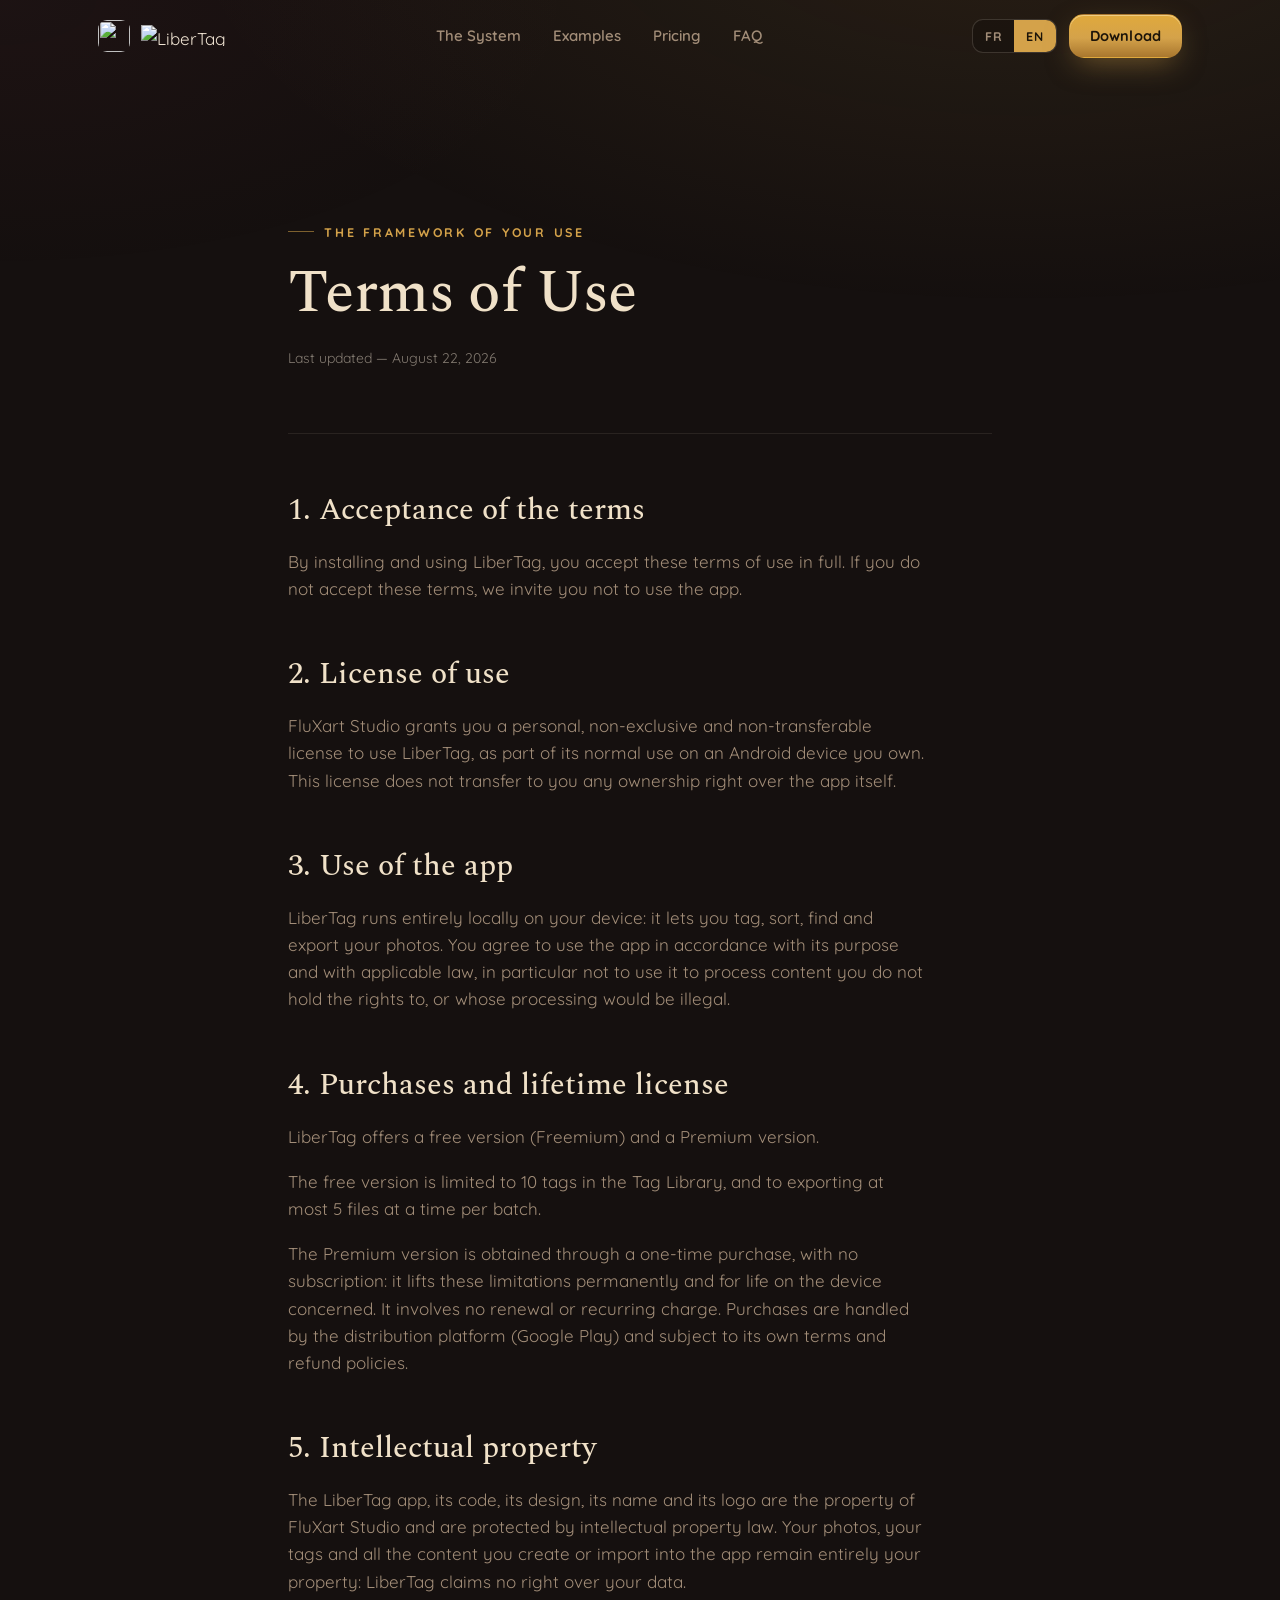
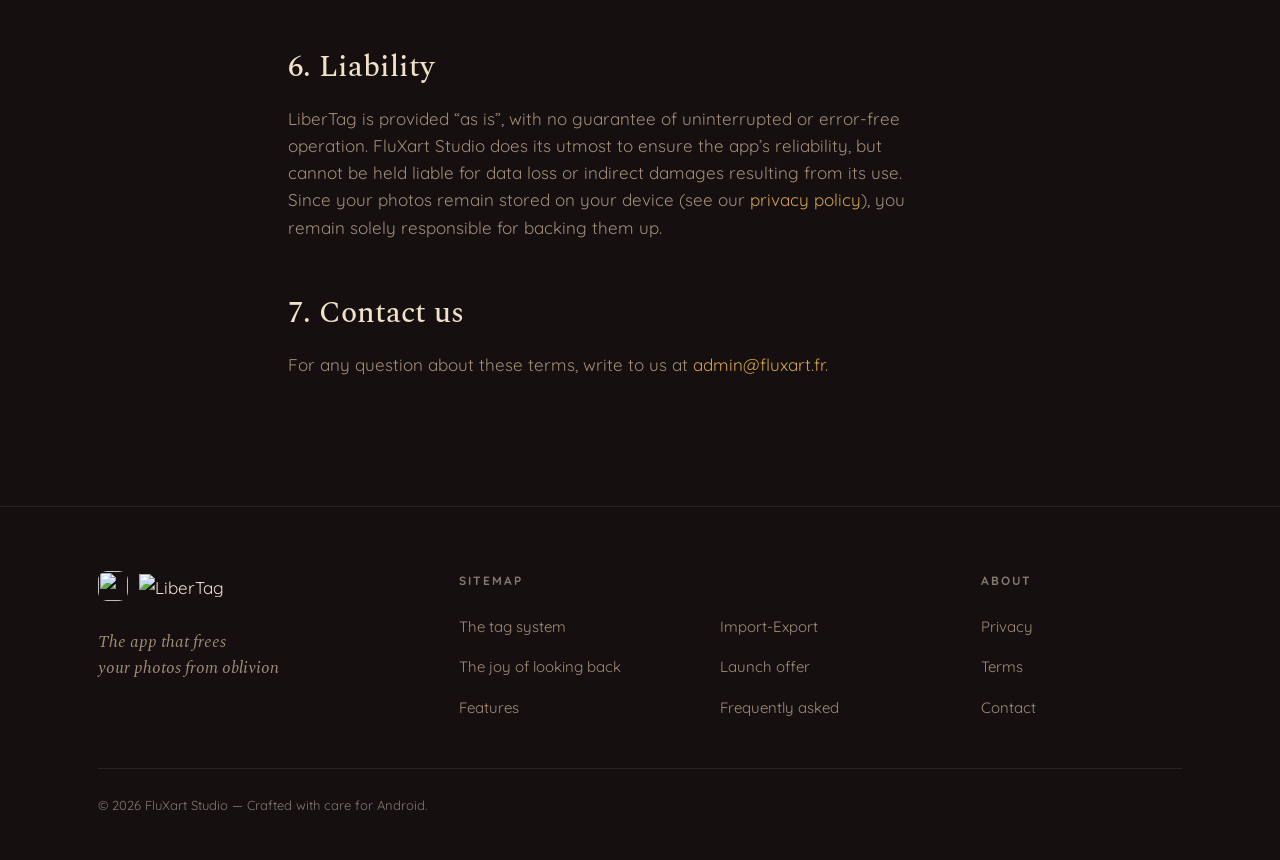
==== commit 85d09e6d: "Site web : bloc « Premium offert » (aperçu privé ?apercu=promo) + langue automatique - Compteur des " ====
--- a/Conditions.html
+++ b/Conditions.html
@@ -8,7 +8,7 @@
 <link rel="preconnect" href="https://fonts.googleapis.com" />
 <link rel="preconnect" href="https://fonts.gstatic.com" crossorigin />
 <link href="https://fonts.googleapis.com/css2?family=Comfortaa:wght@400;500;600;700&family=Quicksand:wght@400;500;600;700&family=Spectral:ital,wght@0,400;0,500;0,600;1,400;1,500&display=swap" rel="stylesheet" />
-<link rel="stylesheet" href="site.css" />
+<link rel="stylesheet" href="site.css?v=202608231731" />
 </head>
 <body>
 
@@ -105,6 +105,6 @@
   </div>
 </footer>
 
-<script src="site.js"></script>
+<script src="site.js?v=202610261800"></script>
 </body>
 </html>
--- a/site.css
+++ b/site.css
@@ -488,6 +488,126 @@
     align-items: center;
 }
 
+/* hero · offre « Premium offert » : compteur + bouton orange qui déroule
+   un menu flottant (2 étapes + bouton Play étiqueté). Le menu se pose
+   par-dessus la page : il ne déplace rien.
+   Empilement : lead (36) → compteur → 12 → bouton → 36 → compat. Interne max 12.
+   Bureau : la promo se centre dans le vide entre le texte et les logos. */
+.promo {
+    --promo: #FF6A13;
+    --promo-deep: #E24E00;
+    padding: 0 0 36px;
+}
+
+.hero:not(.hero-centered) .promo:not([hidden]) {
+    margin: auto 0;
+}
+
+.hero:not(.hero-centered) .promo:not([hidden]) + .compat {
+    margin-top: 0;
+}
+
+.promo[hidden],
+.promo-panel[hidden] {
+    display: none;
+}
+
+.promo-drop {
+    position: relative;
+    display: inline-flex;
+    flex-direction: column;
+    align-items: center;
+}
+
+.promo-count {
+    display: inline-block;
+    margin: 0 0 12px;
+    padding: 4px 14px;
+    border: 1px solid var(--promo);
+    border-radius: 999px;
+    font-size: 13px;
+    color: var(--ink);
+}
+
+.promo-count b {
+    color: var(--promo);
+}
+
+.promo-btn {
+    display: inline-flex;
+    align-items: center;
+    gap: 10px;
+    padding: 12px 26px;
+    border: 0;
+    border-radius: 999px;
+    background: linear-gradient(180deg, var(--promo), var(--promo-deep));
+    color: #fff;
+    font-family: var(--ui);
+    font-size: 16px;
+    font-weight: 700;
+    line-height: 1.3;
+    text-align: center;
+    cursor: pointer;
+    box-shadow: 0 12px 30px -12px rgba(255, 106, 19, .7);
+    transition: transform .16s, box-shadow .2s;
+}
+
+.promo-btn:hover {
+    transform: translateY(-2px);
+    box-shadow: 0 16px 36px -12px rgba(255, 106, 19, .85);
+}
+
+.promo-caret {
+    transition: transform .2s;
+}
+
+.promo-btn[aria-expanded="true"] .promo-caret {
+    transform: rotate(180deg);
+}
+
+.promo-panel {
+    position: absolute;
+    z-index: 20;
+    top: calc(100% + 12px);
+    left: 50%;
+    transform: translateX(-50%);
+    width: min(360px, calc(100vw - 32px));
+    padding: 20px 20px 22px;
+    border: 1px solid var(--line-strong);
+    border-radius: var(--radius);
+    background: var(--raise);
+    box-shadow: 0 24px 60px -20px rgba(0, 0, 0, .75);
+    text-align: left;
+}
+
+.promo-steps {
+    margin: 0 0 20px;
+    padding-left: 20px;
+    color: var(--ink);
+    font-size: 15px;
+    line-height: 1.45;
+}
+
+.promo-steps li + li {
+    margin-top: 10px;
+}
+
+.promo-play {
+    text-align: center;
+}
+
+/* petit écran : le retour à la ligne forcé couperait le texte en 4 lignes */
+@media (max-width: 540px) {
+    .promo-btn {
+        font-size: 15px;
+        padding: 12px 20px;
+    }
+
+    .promo-btn br {
+        display: none;
+    }
+}
+
 /* hero · compatible-with logo strip */
 .compat {
     margin-bottom: 17px;
@@ -2316,9 +2436,11 @@
         align-items: center;
     }
 
+    /* 48px : les pastilles du manège débordent de ~23px AU-DESSUS de la
+       scène (posées sur la photo, centrée) → ~25px d'encre à encre sous la carte */
     #features .tagscene {
         width: 100%;
-        margin: 24px 0 0 !important;
+        margin: 48px 0 0 !important;
     }
 
     /* le manège : hauteur réduite, sans le décalage négatif du grand écran */
@@ -2531,18 +2653,20 @@
     }
 }
 
-/* --- la rangée « compatibles avec » ne tient plus sur une ligne (< 416px) ---
-   6 pastilles de 56px + 5 gaps de 8px = 376px, plus 2 x 20px de marge
-   latérale = 416px. Au-dessus, les six restent sur une ligne (consigne
-   Franck : la grille ne s'applique QUE si elles ne passent pas toutes).
-   En dessous, un simple flex-wrap remplirait la ligne au maximum (5 + 1) :
-   il faut imposer 3 colonnes pour obtenir 3 + 3. */
-@media (max-width: 415px) {
+/* --- rangée « compatibles avec » sur mobile : 3 + 3 ---
+   Deux tentatives ratées avant celle-ci, et une cause commune : je
+   mesurais un seuil (d'écran, puis de conteneur) alors que la rangée
+   est un enfant flex que le navigateur COMPRIME à la place disponible
+   sans jamais déborder — aucun seuil ne se déclenchait. Ici, plus de
+   seuil : sous 998px la rangée enveloppe, et sa largeur est BORNÉE à
+   exactement trois pastilles (3 x 56 + 2 x 8 = 184px). Au-delà de
+   trois, la quatrième passe mécaniquement à la ligne. */
+@media (max-width: 998px) {
     .compat-row {
-        display: grid;
-        grid-template-columns: repeat(3, 56px);
+        flex-wrap: wrap;
+        justify-content: center;
         row-gap: 20px;
-        justify-content: center;
+        max-width: 184px;
     }
 
     /* la césure entre les deux rangées (20px) ne doit pas se lire plus fort
@@ -2597,6 +2721,11 @@
         margin-bottom: 18px;
     }
 
+    /* le titre « Plan » est aligné à gauche sur grand écran : on le recentre */
+    .footer .f-col-plan h5 {
+        text-align: center;
+    }
+
     /* liens du plan : 2 colonnes nettes, centrées, rangées alignées */
     .footer .f-plan-grid {
         grid-template-rows: repeat(3, auto);
